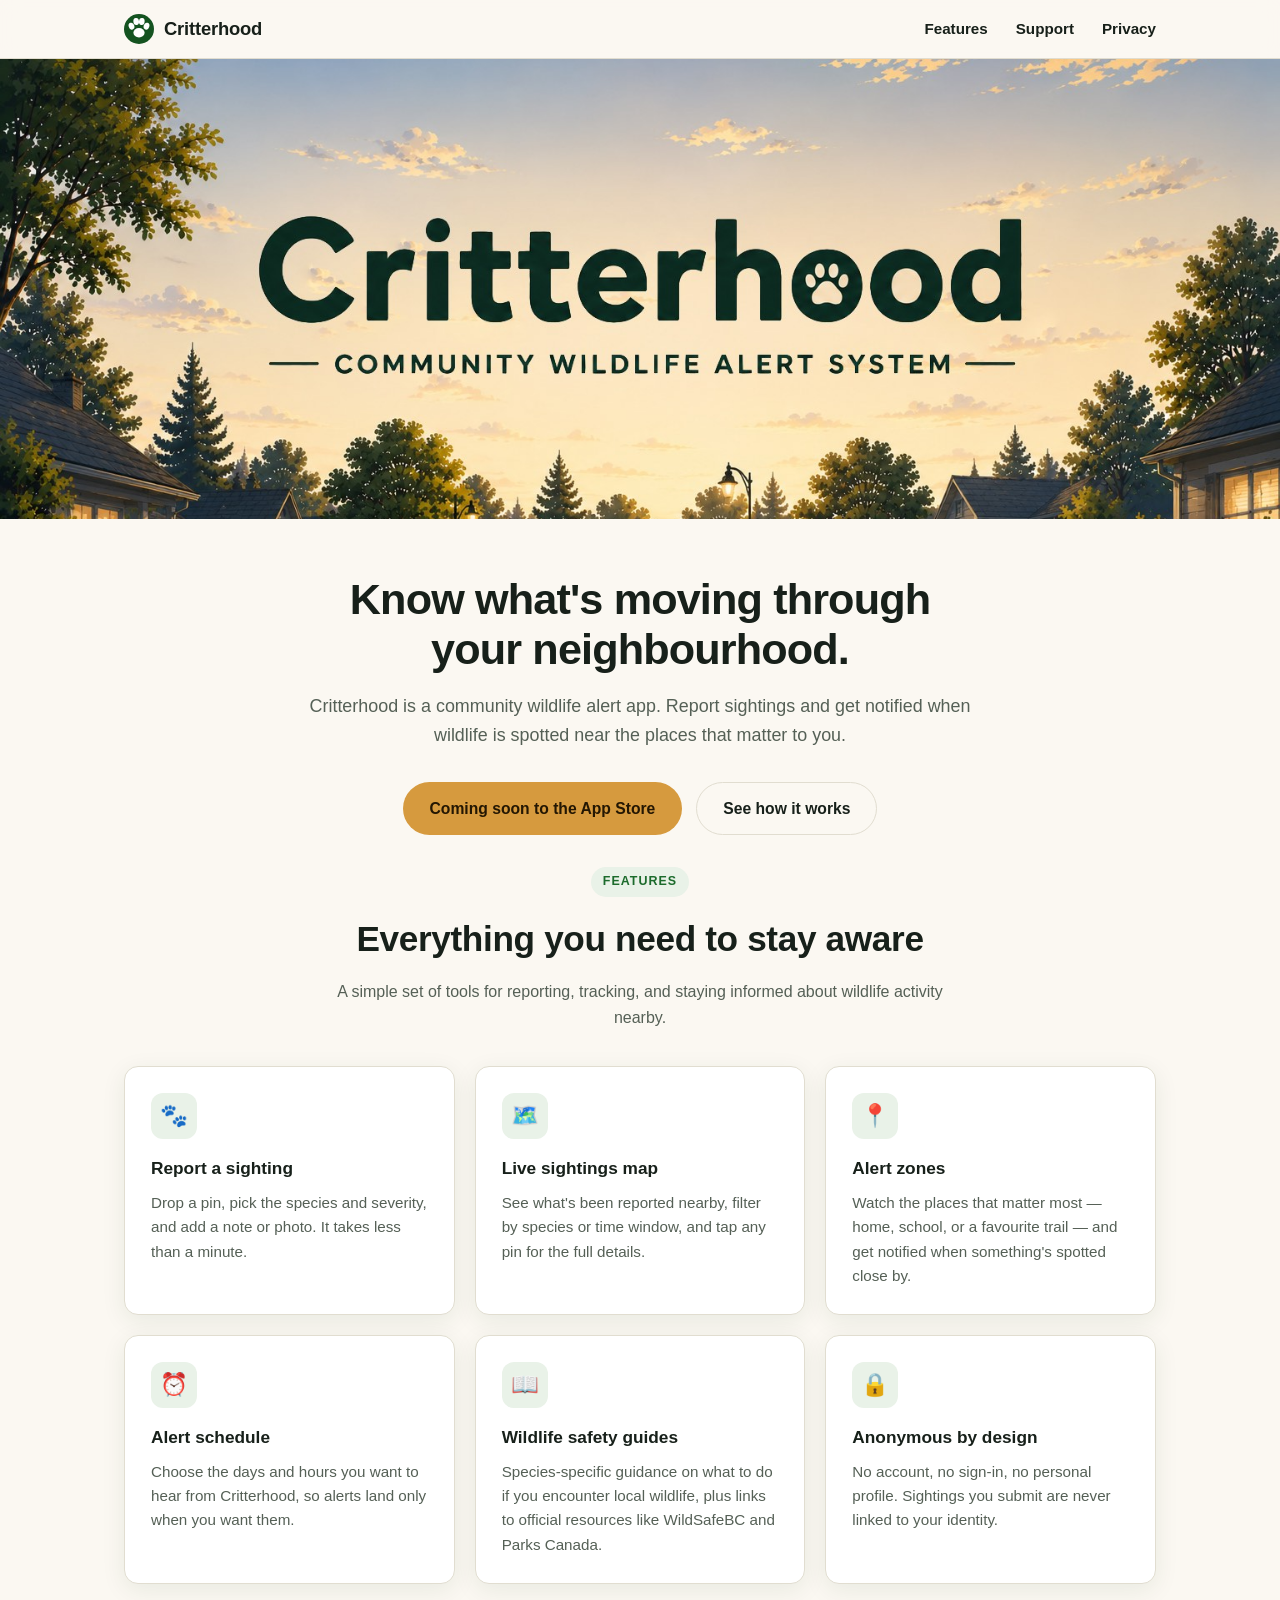
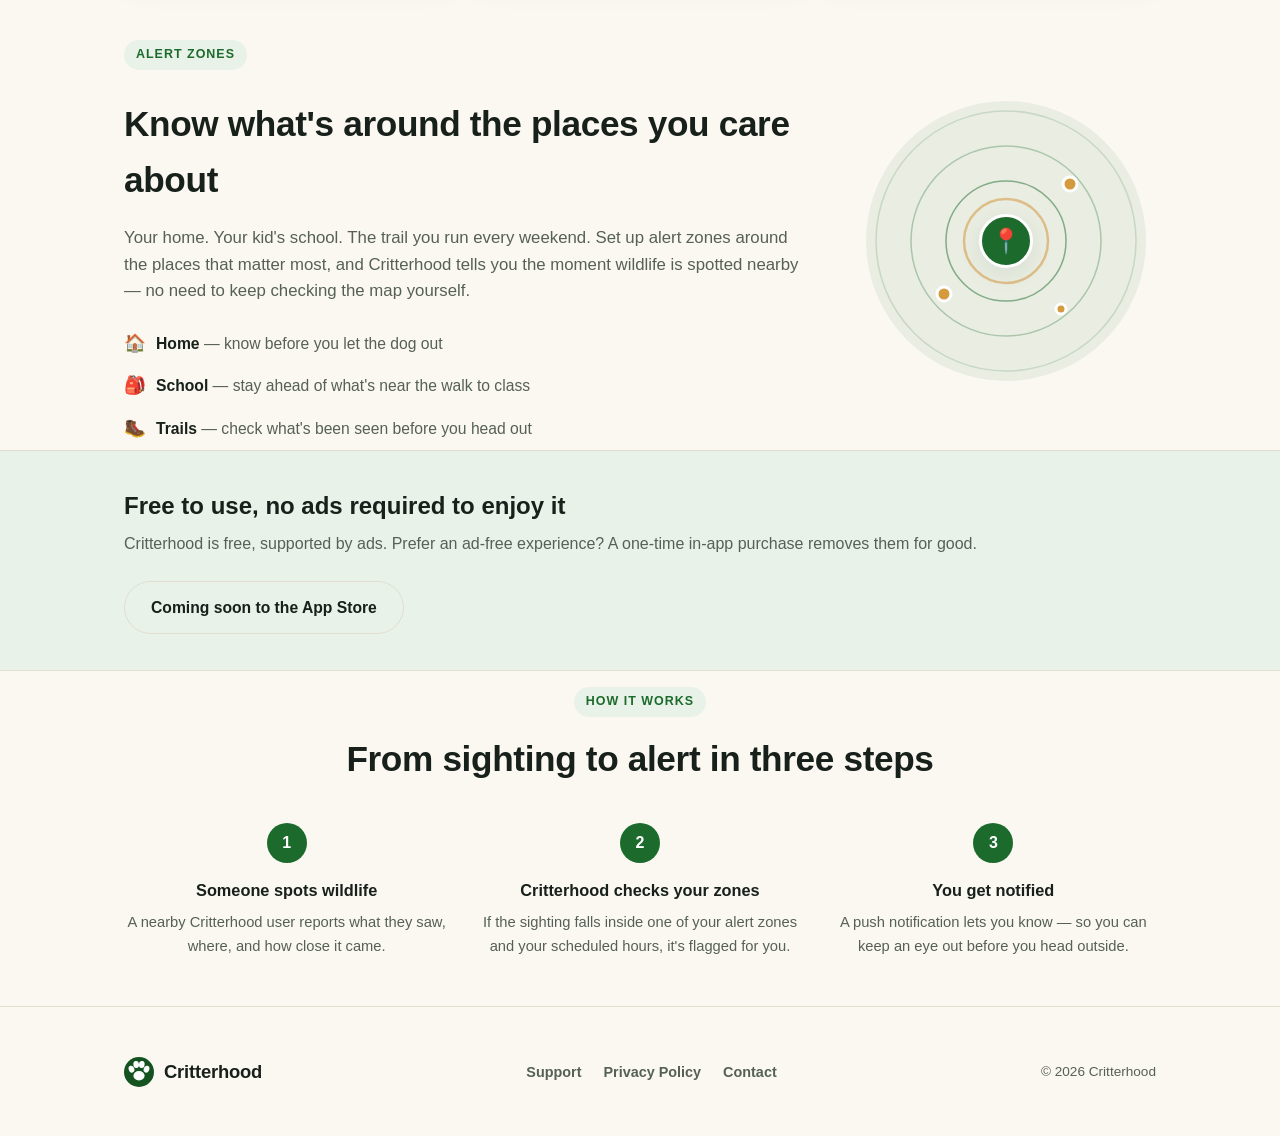
==== index.html @ c83e1609 "Add files via upload" ====
<!doctype html>
<html lang="en">
<head>
<meta charset="UTF-8">
<meta name="viewport" content="width=device-width, initial-scale=1">
<title>Critterhood — Community Wildlife Alert App</title>
<meta name="description" content="Critterhood is a community wildlife alert app. Report sightings, browse the map, and get notified when wildlife is spotted near the places that matter to you.">
<link rel="icon" type="image/svg+xml" href="assets/favicon.svg">
<link rel="stylesheet" href="assets/style.css">
</head>
<body>

<header class="site-header">
  <div class="wrap">
    <a class="brand" href="index.html">
      <img src="assets/favicon.svg" alt="">
      Critterhood
    </a>
    <nav>
      <ul class="nav-links">
        <li><a href="#features">Features</a></li>
        <li><a href="support.html">Support</a></li>
        <li><a href="privacy.html">Privacy</a></li>
      </ul>
    </nav>
  </div>
</header>

<div class="hero-banner">
  <img src="assets/hero.jpg" alt="Critterhood — Community Wildlife Alert System. Illustration of a bear, deer, and raccoon in a suburban neighbourhood at dusk.">
</div>
<section class="hero-inner">
  <h1>Know what's moving through your neighbourhood.</h1>
  <p>Critterhood is a community wildlife alert app. Report sightings and get notified when wildlife is spotted near the places that matter to you.</p>
  <div class="hero-actions">
    <span class="btn btn-primary" aria-disabled="true">Coming soon to the App Store</span>
    <a class="btn btn-outline" href="#features">See how it works</a>
  </div>
</section>

<section id="features">
  <div class="wrap">
    <div class="section-head">
      <span class="eyebrow">Features</span>
      <h2>Everything you need to stay aware</h2>
      <p>A simple set of tools for reporting, tracking, and staying informed about wildlife activity nearby.</p>
    </div>

    <div class="grid">
      <div class="card">
        <div class="icon">🐾</div>
        <h3>Report a sighting</h3>
        <p>Drop a pin, pick the species and severity, and add a note or photo. It takes less than a minute.</p>
      </div>
      <div class="card">
        <div class="icon">🗺️</div>
        <h3>Live sightings map</h3>
        <p>See what's been reported nearby, filter by species or time window, and tap any pin for the full details.</p>
      </div>
      <div class="card">
        <div class="icon">📍</div>
        <h3>Alert zones</h3>
        <p>Watch the places that matter most — home, school, or a favourite trail — and get notified when something's spotted close by.</p>
      </div>
      <div class="card">
        <div class="icon">⏰</div>
        <h3>Alert schedule</h3>
        <p>Choose the days and hours you want to hear from Critterhood, so alerts land only when you want them.</p>
      </div>
      <div class="card">
        <div class="icon">📖</div>
        <h3>Wildlife safety guides</h3>
        <p>Species-specific guidance on what to do if you encounter local wildlife, plus links to official resources like WildSafeBC and Parks Canada.</p>
      </div>
      <div class="card">
        <div class="icon">🔒</div>
        <h3>Anonymous by design</h3>
        <p>No account, no sign-in, no personal profile. Sightings you submit are never linked to your identity.</p>
      </div>
    </div>
  </div>
</section>

<section id="alert-zones">
  <div class="wrap spotlight-inner">
    <div class="spotlight-text">
      <span class="eyebrow">Alert zones</span>
      <h2>Know what's around the places you care about</h2>
      <p>Your home. Your kid's school. The trail you run every weekend. Set up alert zones around the places that matter most, and Critterhood tells you the moment wildlife is spotted nearby — no need to keep checking the map yourself.</p>
      <ul class="spotlight-list">
        <li><span class="glyph">🏠</span><span><strong>Home</strong> — know before you let the dog out</span></li>
        <li><span class="glyph">🎒</span><span><strong>School</strong> — stay ahead of what's near the walk to class</span></li>
        <li><span class="glyph">🥾</span><span><strong>Trails</strong> — check what's been seen before you head out</span></li>
      </ul>
    </div>
    <div class="spotlight-visual" aria-hidden="true">
      <svg class="zonemap" viewBox="0 0 300 300">
        <circle class="zm-glow" cx="150" cy="150" r="140"/>
        <circle class="zm-ring zm-ring-3" cx="150" cy="150" r="130"/>
        <circle class="zm-ring zm-ring-2" cx="150" cy="150" r="95"/>
        <circle class="zm-ring zm-ring-1" cx="150" cy="150" r="60"/>
        <circle class="zm-pulse" cx="150" cy="150" r="42"/>
        <circle class="zm-marker-pulse" cx="214" cy="93" r="6"/>
        <circle class="zm-marker" cx="214" cy="93" r="7"/>
        <circle class="zm-marker-pulse delay" cx="88" cy="203" r="6"/>
        <circle class="zm-marker" cx="88" cy="203" r="7"/>
        <circle class="zm-marker" cx="205" cy="218" r="5"/>
      </svg>
      <div class="zone-pin">📍</div>
    </div>
  </div>
</section>

<section class="band">
  <div class="wrap band-inner">
    <div>
      <h2>Free to use, no ads required to enjoy it</h2>
      <p>Critterhood is free, supported by ads. Prefer an ad-free experience? A one-time in-app purchase removes them for good.</p>
    </div>
    <span class="btn btn-outline" aria-disabled="true">Coming soon to the App Store</span>
  </div>
</section>

<section>
  <div class="wrap">
    <div class="section-head">
      <span class="eyebrow">How it works</span>
      <h2>From sighting to alert in three steps</h2>
    </div>
    <div class="steps">
      <div class="step">
        <div class="num"></div>
        <h3>Someone spots wildlife</h3>
        <p>A nearby Critterhood user reports what they saw, where, and how close it came.</p>
      </div>
      <div class="step">
        <div class="num"></div>
        <h3>Critterhood checks your zones</h3>
        <p>If the sighting falls inside one of your alert zones and your scheduled hours, it's flagged for you.</p>
      </div>
      <div class="step">
        <div class="num"></div>
        <h3>You get notified</h3>
        <p>A push notification lets you know — so you can keep an eye out before you head outside.</p>
      </div>
    </div>
  </div>
</section>

<footer class="site-footer">
  <div class="wrap footer-inner">
    <a class="brand" href="index.html">
      <img src="assets/favicon.svg" alt="">
      Critterhood
    </a>
    <ul class="footer-links">
      <li><a href="support.html">Support</a></li>
      <li><a href="privacy.html">Privacy Policy</a></li>
      <li><a href="mailto:shaunklassen.apps@gmail.com">Contact</a></li>
    </ul>
    <p class="footer-copy">&copy; 2026 Critterhood</p>
  </div>
</footer>

</body>
</html>
---- assets/style.css ----
:root {
  --green-dark: #103f19;
  --green: #1c6b2c;
  --green-light: #e9f2e8;
  --gold: #d69a3e;
  --cream: #fbf8f2;
  --surface: #ffffff;
  --ink: #17201a;
  --muted: #556056;
  --border: #e1ddd0;
  --radius: 14px;
  --shadow: 0 6px 24px rgba(16, 63, 25, 0.08);
  color-scheme: light dark;
}

@media (prefers-color-scheme: dark) {
  :root {
    --green-dark: #cfe6d2;
    --green: #6fbf7f;
    --green-light: #16241a;
    --gold: #e8b969;
    --cream: #0d130e;
    --surface: #141c16;
    --ink: #eef2ea;
    --muted: #a7b3a5;
    --border: #253023;
    --shadow: 0 6px 24px rgba(0, 0, 0, 0.35);
  }
}

* { box-sizing: border-box; }

html { scroll-behavior: smooth; }

body {
  margin: 0;
  font-family: -apple-system, BlinkMacSystemFont, "Segoe UI", Roboto, Helvetica, Arial, sans-serif;
  background: var(--cream);
  color: var(--ink);
  line-height: 1.6;
  -webkit-font-smoothing: antialiased;
}

a { color: var(--green); }
a:hover { color: var(--green-dark); }

.wrap {
  max-width: 1080px;
  margin: 0 auto;
  padding: 0 24px;
}

/* Header */
.site-header {
  position: sticky;
  top: 0;
  z-index: 20;
  background: color-mix(in srgb, var(--cream) 88%, transparent);
  backdrop-filter: blur(10px);
  border-bottom: 1px solid var(--border);
}

.site-header .wrap {
  display: flex;
  align-items: center;
  justify-content: space-between;
  padding-top: 14px;
  padding-bottom: 14px;
}

.brand {
  display: flex;
  align-items: center;
  gap: 10px;
  font-weight: 800;
  font-size: 1.15rem;
  color: var(--ink);
  text-decoration: none;
  letter-spacing: -0.01em;
}

.brand img { width: 30px; height: 30px; border-radius: 8px; }

.nav-links {
  display: flex;
  gap: 28px;
  list-style: none;
  margin: 0;
  padding: 0;
}

.nav-links a {
  color: var(--ink);
  text-decoration: none;
  font-weight: 600;
  font-size: 0.95rem;
}

.nav-links a:hover { color: var(--green); }

/* Hero */
.hero-banner {
  width: 100%;
  line-height: 0;
  background: var(--green-dark);
}

.hero-banner img {
  width: 100%;
  height: auto;
  max-height: 460px;
  object-fit: cover;
  object-position: center 35%;
  display: block;
}

.hero-inner {
  padding: 56px 24px 24px;
  text-align: center;
  max-width: 720px;
  margin: 0 auto;
}

.hero-inner h1 {
  font-size: clamp(1.9rem, 4.6vw, 2.7rem);
  line-height: 1.15;
  margin: 0 0 18px;
  font-weight: 800;
  letter-spacing: -0.02em;
  color: var(--ink);
}

.hero-inner p {
  font-size: 1.12rem;
  color: var(--muted);
  margin: 0 0 32px;
}

.hero-actions {
  display: flex;
  gap: 14px;
  justify-content: center;
  flex-wrap: wrap;
}

/* Buttons */
.btn {
  display: inline-flex;
  align-items: center;
  gap: 8px;
  padding: 13px 26px;
  border-radius: 999px;
  font-weight: 700;
  font-size: 0.98rem;
  text-decoration: none;
  border: 1.5px solid transparent;
  cursor: default;
}

.btn-primary {
  background: var(--gold);
  color: #241703;
}

.btn-ghost {
  background: rgba(255, 255, 255, 0.08);
  border-color: rgba(255, 255, 255, 0.5);
  color: #fff;
}

.btn-ghost:hover { background: rgba(255, 255, 255, 0.18); color: #fff; }

.btn-outline {
  background: transparent;
  border-color: var(--border);
  color: var(--ink);
  cursor: pointer;
}

.btn-outline:hover { border-color: var(--green); color: var(--green); }

.pill-note {
  font-size: 0.82rem;
  color: var(--muted);
  margin-top: 14px;
}

/* Sections */
section { padding: 48px 0; }

#features { padding-top: 8px; }

#alert-zones { padding-top: 8px; padding-bottom: 8px; }

.band { padding: 36px 0; }

.band + section { padding-top: 16px; }

.section-head {
  text-align: center;
  max-width: 620px;
  margin: 0 auto 36px;
}

.eyebrow {
  display: inline-block;
  font-size: 0.78rem;
  font-weight: 800;
  letter-spacing: 0.08em;
  text-transform: uppercase;
  color: var(--green);
  background: var(--green-light);
  padding: 5px 12px;
  border-radius: 999px;
  margin-bottom: 14px;
}

.section-head h2 {
  font-size: clamp(1.6rem, 3.2vw, 2.2rem);
  margin: 0 0 12px;
  letter-spacing: -0.01em;
}

.section-head p { color: var(--muted); margin: 0; }

/* Spotlight (Alert Zones) */
.spotlight-inner {
  display: flex;
  align-items: center;
  gap: 56px;
  flex-wrap: wrap;
}

.spotlight-text { flex: 1 1 380px; }

.spotlight-text h2 {
  font-size: clamp(1.6rem, 3.2vw, 2.2rem);
  margin: 12px 0 16px;
  letter-spacing: -0.01em;
}

.spotlight-text > p {
  color: var(--muted);
  font-size: 1.05rem;
  margin: 0 0 24px;
}

.spotlight-list {
  list-style: none;
  margin: 0;
  padding: 0;
  display: flex;
  flex-direction: column;
  gap: 14px;
}

.spotlight-list li {
  display: flex;
  align-items: baseline;
  gap: 10px;
  font-size: 0.98rem;
  color: var(--muted);
}

.spotlight-list .glyph { font-size: 1.1rem; }
.spotlight-list strong { color: var(--ink); }

.spotlight-visual {
  flex: 1 1 260px;
  max-width: 300px;
  margin: 0 auto;
  position: relative;
}

.zonemap {
  width: 100%;
  height: auto;
  display: block;
  overflow: visible;
}

.zm-glow { fill: var(--green); opacity: 0.08; }

.zm-ring { fill: none; stroke: var(--green); stroke-width: 1.5; }
.zm-ring-1 { opacity: 0.5; }
.zm-ring-2 { opacity: 0.3; }
.zm-ring-3 { opacity: 0.16; }

.zm-pulse {
  fill: none;
  stroke: var(--gold);
  stroke-width: 2.5;
  opacity: 0.55;
  animation: zmPulse 2.8s ease-out infinite;
}

@keyframes zmPulse {
  0% { r: 42px; opacity: 0.6; }
  100% { r: 132px; opacity: 0; }
}

.zm-marker-pulse {
  fill: none;
  stroke: var(--gold);
  stroke-width: 2px;
  opacity: 0.5;
  animation: zmMarkerPulse 2.4s ease-out infinite;
}

.zm-marker-pulse.delay { animation-delay: 1.1s; }

@keyframes zmMarkerPulse {
  0% { r: 6px; opacity: 0.6; }
  100% { r: 17px; opacity: 0; }
}

.zm-marker {
  fill: var(--gold);
  stroke: var(--surface);
  stroke-width: 3px;
}

@media (prefers-reduced-motion: reduce) {
  .zm-pulse, .zm-marker-pulse { animation: none; }
}

.zone-pin {
  position: absolute;
  top: 50%;
  left: 50%;
  transform: translate(-50%, -50%);
  width: 54px;
  height: 54px;
  border-radius: 50%;
  background: var(--green);
  color: #fff;
  display: flex;
  align-items: center;
  justify-content: center;
  font-size: 1.5rem;
  box-shadow: var(--shadow);
  border: 3px solid var(--surface);
}

@media (max-width: 700px) {
  .spotlight-inner { justify-content: center; text-align: center; }
  .spotlight-list li { justify-content: center; }
}

/* Feature grid */
.grid {
  display: grid;
  grid-template-columns: repeat(auto-fit, minmax(260px, 1fr));
  gap: 20px;
}

.card {
  background: var(--surface);
  border: 1px solid var(--border);
  border-radius: var(--radius);
  padding: 26px;
  box-shadow: var(--shadow);
}

.card .icon {
  width: 46px;
  height: 46px;
  border-radius: 12px;
  background: var(--green-light);
  display: flex;
  align-items: center;
  justify-content: center;
  font-size: 1.4rem;
  margin-bottom: 16px;
}

.card h3 {
  margin: 0 0 8px;
  font-size: 1.08rem;
}

.card p {
  margin: 0;
  color: var(--muted);
  font-size: 0.95rem;
}

/* Steps */
.steps {
  display: grid;
  grid-template-columns: repeat(auto-fit, minmax(220px, 1fr));
  gap: 28px;
  counter-reset: step;
}

.step {
  text-align: center;
}

.step .num {
  counter-increment: step;
  width: 40px;
  height: 40px;
  border-radius: 50%;
  background: var(--green);
  color: #fff;
  display: flex;
  align-items: center;
  justify-content: center;
  font-weight: 800;
  margin: 0 auto 14px;
}

.step .num::before { content: counter(step); }

.step h3 { margin: 0 0 8px; font-size: 1.02rem; }
.step p { margin: 0; color: var(--muted); font-size: 0.92rem; }

/* Band (alt background section) */
.band {
  background: var(--green-light);
  border-top: 1px solid var(--border);
  border-bottom: 1px solid var(--border);
}

.band-inner {
  display: flex;
  align-items: center;
  justify-content: space-between;
  flex-wrap: wrap;
  gap: 24px;
}

.band h2 { margin: 0 0 6px; font-size: 1.5rem; }
.band p { margin: 0; color: var(--muted); }

/* Footer */
.site-footer {
  border-top: 1px solid var(--border);
  padding: 40px 0;
}

.footer-inner {
  display: flex;
  align-items: center;
  justify-content: space-between;
  flex-wrap: wrap;
  gap: 16px;
}

.footer-links {
  display: flex;
  gap: 22px;
  list-style: none;
  margin: 0;
  padding: 0;
}

.footer-links a { color: var(--muted); text-decoration: none; font-size: 0.9rem; font-weight: 600; }
.footer-links a:hover { color: var(--green); }

.footer-copy { color: var(--muted); font-size: 0.85rem; }

/* Content pages (privacy / support) */
.page-header {
  padding: 56px 0 8px;
}

.page-header h1 {
  font-size: clamp(1.8rem, 4vw, 2.4rem);
  margin: 0 0 8px;
  letter-spacing: -0.01em;
}

.page-header .updated {
  color: var(--muted);
  font-size: 0.9rem;
}

.doc {
  padding: 24px 0 72px;
  max-width: 760px;
  margin: 0 auto;
}

.doc h2 {
  font-size: 1.25rem;
  margin: 40px 0 12px;
  letter-spacing: -0.01em;
}

.doc h2:first-child { margin-top: 0; }

.doc p { margin: 0 0 14px; color: var(--ink); }

.doc ul, .doc ol {
  margin: 0 0 14px;
  padding-left: 22px;
}

.doc li { margin-bottom: 8px; }

.notice {
  display: flex;
  gap: 12px;
  background: color-mix(in srgb, var(--gold) 16%, var(--surface));
  border: 1px solid color-mix(in srgb, var(--gold) 40%, var(--border));
  border-radius: 10px;
  padding: 16px;
  margin: 0 0 18px;
}

.notice span.emoji { font-size: 1.15rem; line-height: 1.4; }
.notice p { margin: 0; }

.contact-card {
  background: var(--surface);
  border: 1px solid var(--border);
  border-radius: var(--radius);
  box-shadow: var(--shadow);
  padding: 28px;
  text-align: center;
  margin: 0 0 18px;
}

.contact-card .btn-primary {
  background: var(--green);
  color: #fff;
  cursor: pointer;
}

/* FAQ */
.faq-item {
  border: 1px solid var(--border);
  border-radius: 12px;
  background: var(--surface);
  padding: 4px 20px;
  margin-bottom: 12px;
}

.faq-item summary {
  cursor: pointer;
  font-weight: 700;
  padding: 16px 0;
  list-style: none;
  display: flex;
  align-items: center;
  justify-content: space-between;
  gap: 12px;
}

.faq-item summary::-webkit-details-marker { display: none; }

.faq-item summary::after {
  content: "+";
  font-size: 1.3rem;
  color: var(--muted);
  flex-shrink: 0;
}

.faq-item[open] summary::after { content: "\2212"; }

.faq-item p { color: var(--muted); margin: 0 0 16px; }

@media (max-width: 640px) {
  .nav-links { gap: 16px; }
  .nav-links a { font-size: 0.85rem; }
  section { padding: 36px 0; }
}

@media (max-width: 460px) {
  .site-header .wrap {
    flex-wrap: wrap;
    justify-content: center;
    row-gap: 10px;
    padding-top: 12px;
    padding-bottom: 12px;
  }
  .brand { font-size: 1.05rem; }
  .nav-links { gap: 18px; }
}
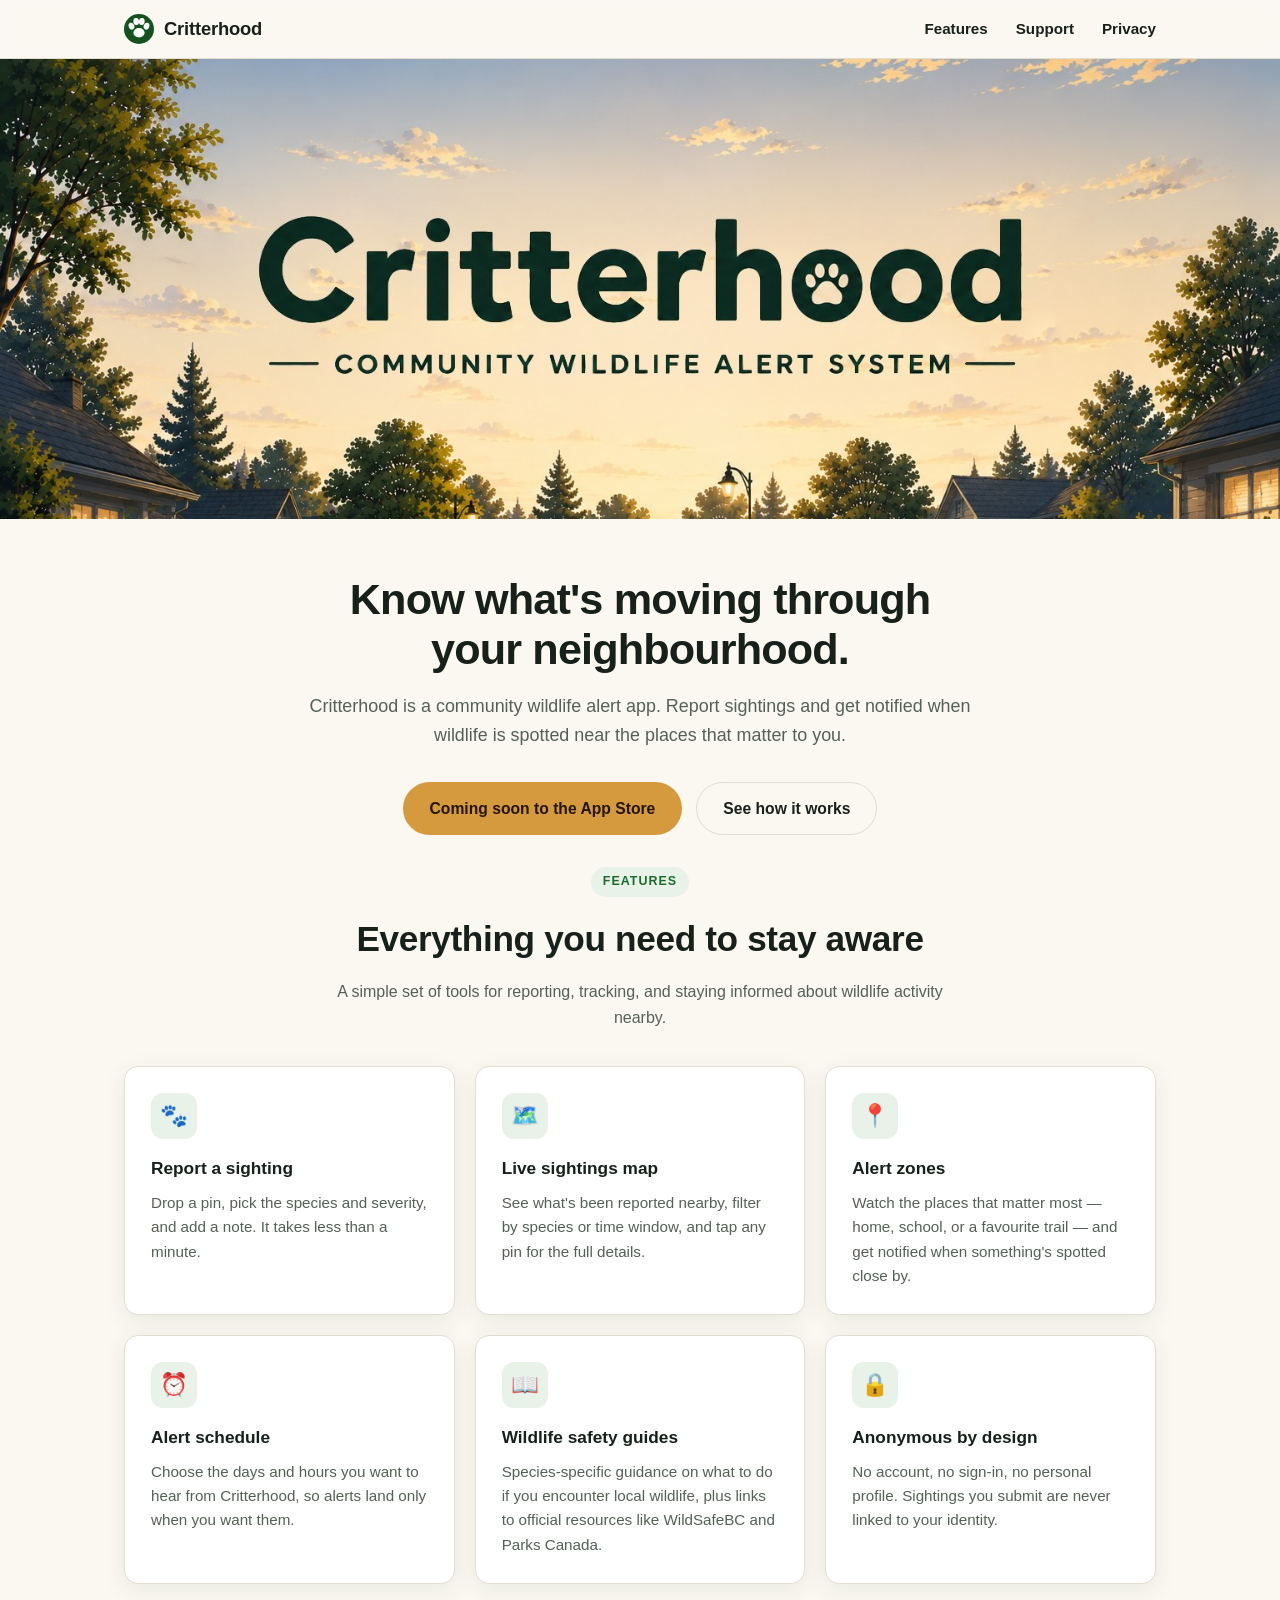
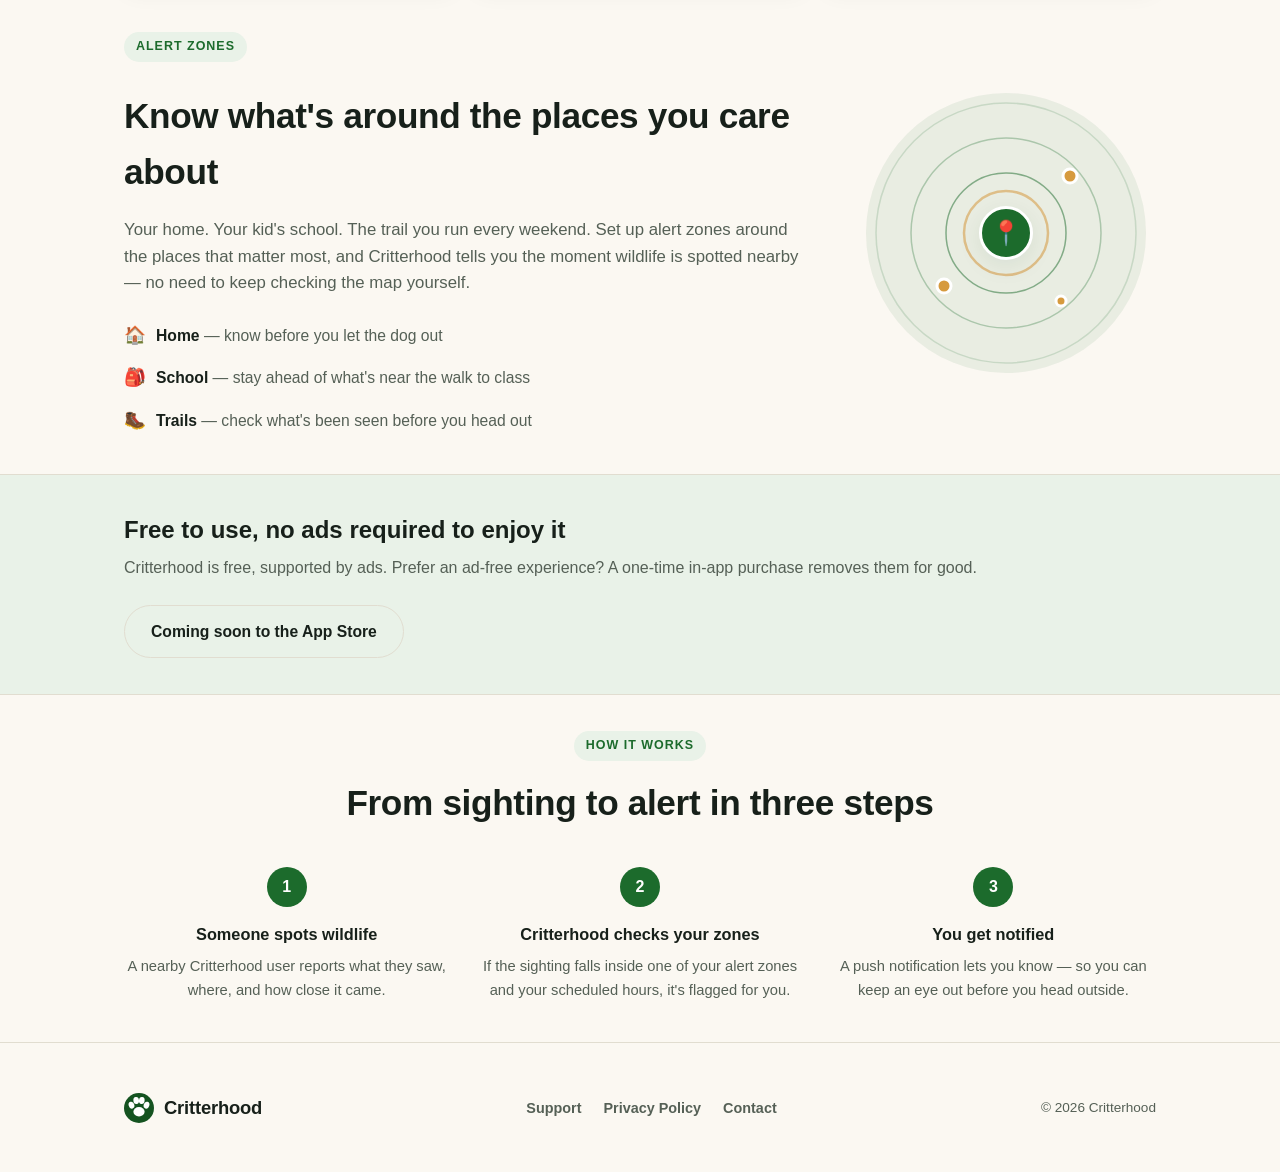
==== commit 03168852: "Add files via upload" ====
--- a/index.html
+++ b/index.html
@@ -50,7 +50,7 @@
       <div class="card">
         <div class="icon">🐾</div>
         <h3>Report a sighting</h3>
-        <p>Drop a pin, pick the species and severity, and add a note or photo. It takes less than a minute.</p>
+        <p>Drop a pin, pick the species and severity, and add a note. It takes less than a minute.</p>
       </div>
       <div class="card">
         <div class="icon">🗺️</div>
@@ -121,7 +121,7 @@
   </div>
 </section>
 
-<section>
+<section id="how-it-works">
   <div class="wrap">
     <div class="section-head">
       <span class="eyebrow">How it works</span>
--- a/assets/style.css
+++ b/assets/style.css
@@ -188,13 +188,13 @@
 /* Sections */
 section { padding: 48px 0; }
 
-#features { padding-top: 8px; }
-
-#alert-zones { padding-top: 8px; padding-bottom: 8px; }
+#features { padding-top: 8px; padding-bottom: 40px; }
+
+#alert-zones { padding-top: 8px; padding-bottom: 40px; }
 
 .band { padding: 36px 0; }
 
-.band + section { padding-top: 16px; }
+#how-it-works { padding-top: 36px; padding-bottom: 40px; }
 
 .section-head {
   text-align: center;
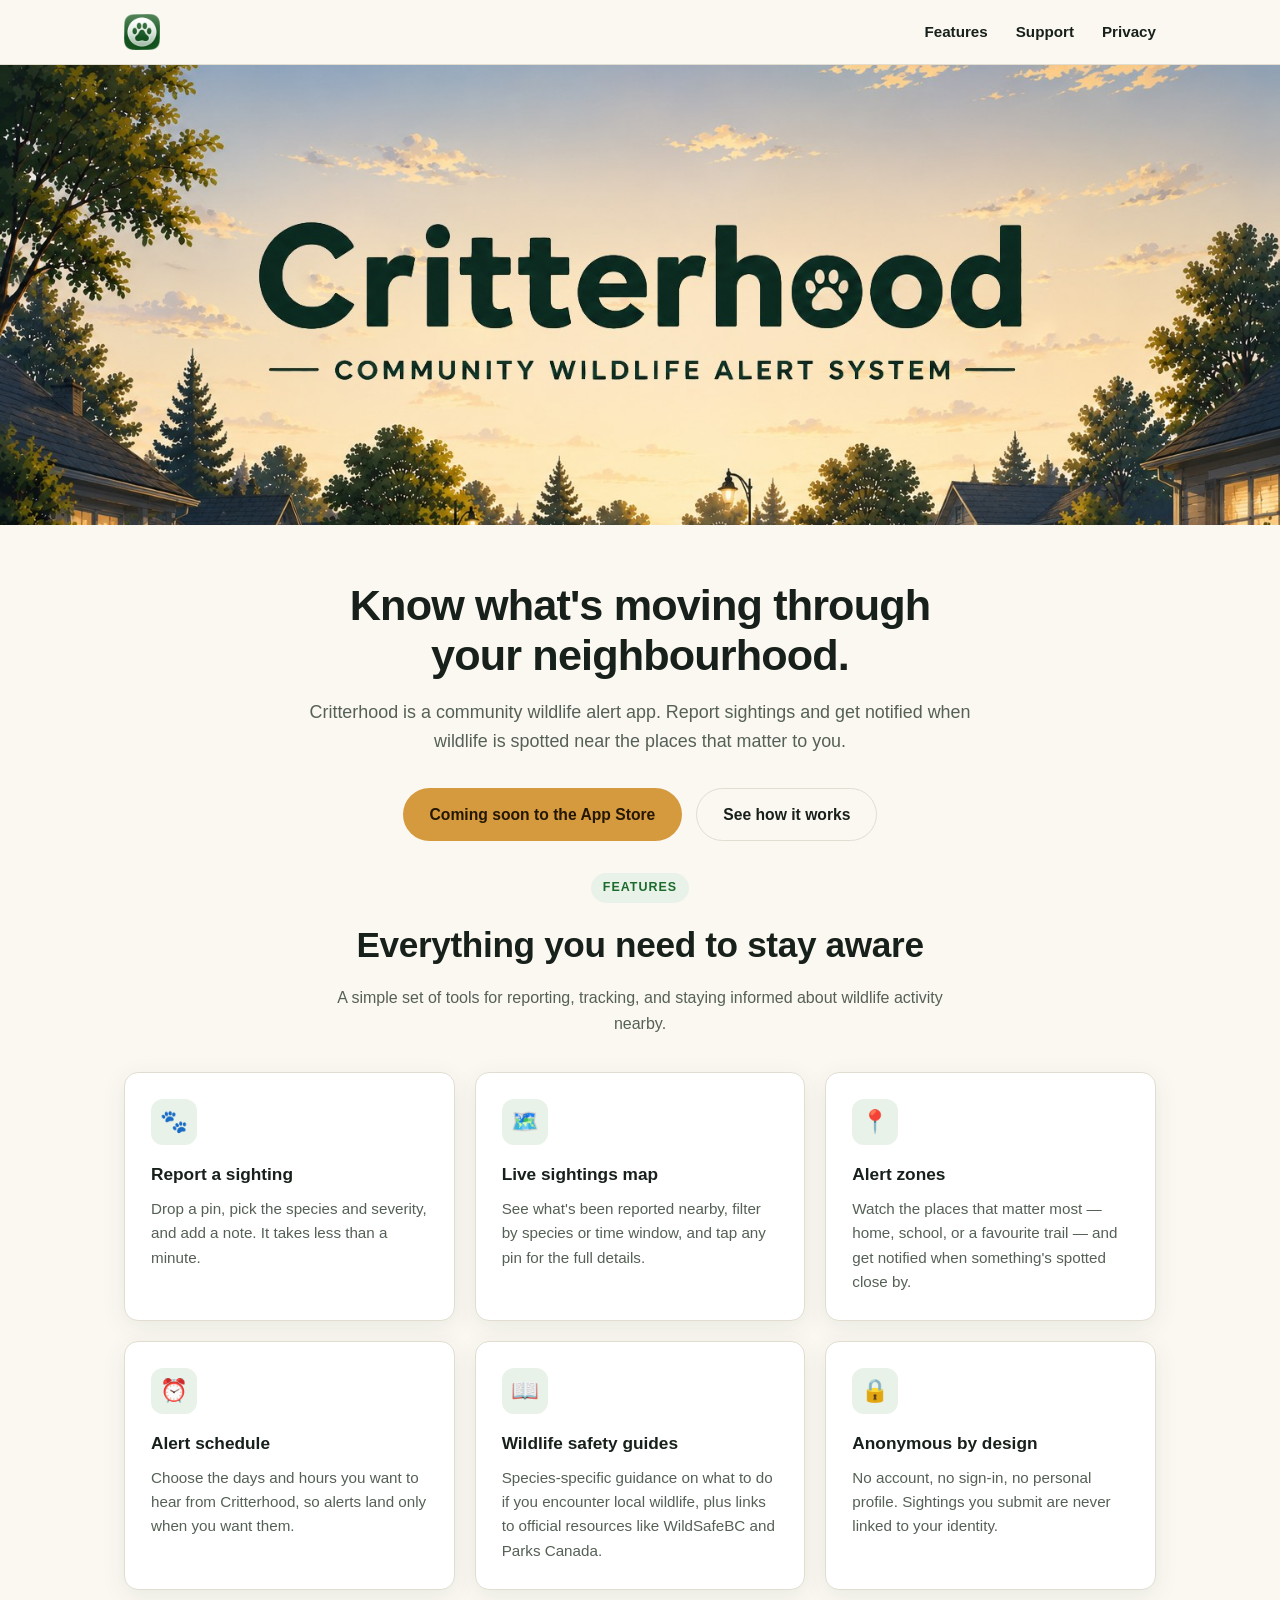
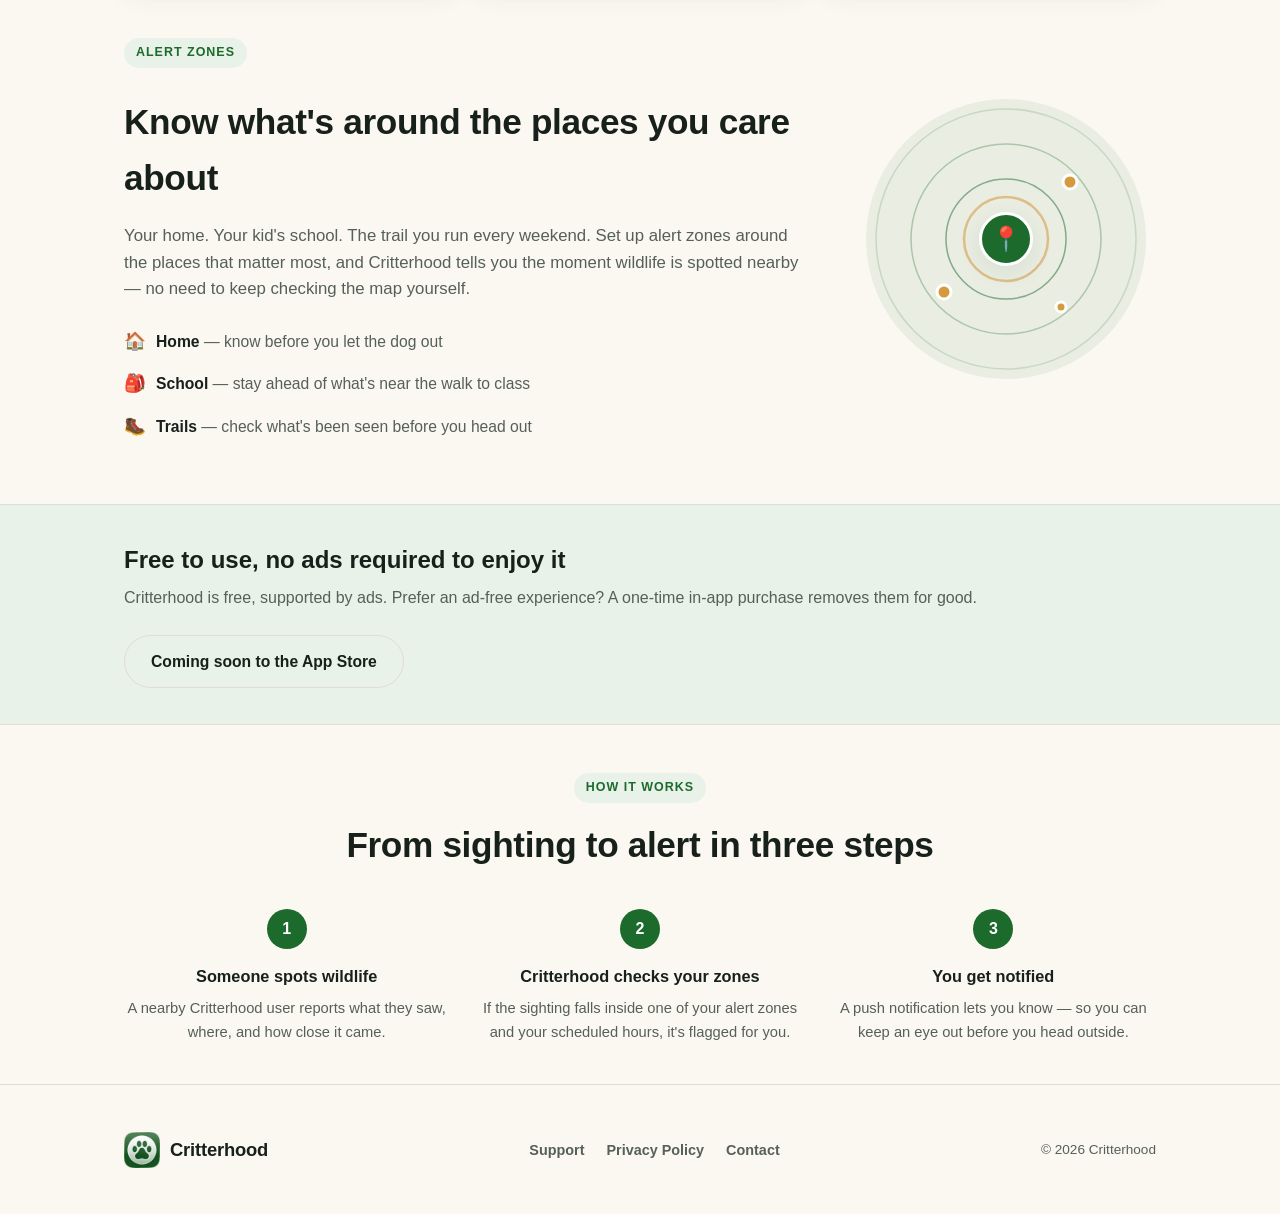
==== commit 3222af8e: "Add files via upload" ====
--- a/index.html
+++ b/index.html
@@ -5,16 +5,15 @@
 <meta name="viewport" content="width=device-width, initial-scale=1">
 <title>Critterhood — Community Wildlife Alert App</title>
 <meta name="description" content="Critterhood is a community wildlife alert app. Report sightings, browse the map, and get notified when wildlife is spotted near the places that matter to you.">
-<link rel="icon" type="image/svg+xml" href="assets/favicon.svg">
+<link rel="icon" type="image/png" href="assets/icon-180.png">
 <link rel="stylesheet" href="assets/style.css">
 </head>
 <body>
 
 <header class="site-header">
   <div class="wrap">
-    <a class="brand" href="index.html">
-      <img src="assets/favicon.svg" alt="">
-      Critterhood
+    <a class="brand" href="index.html" aria-label="Critterhood home">
+      <img src="assets/icon-180.png" alt="">
     </a>
     <nav>
       <ul class="nav-links">
@@ -150,7 +149,7 @@
 <footer class="site-footer">
   <div class="wrap footer-inner">
     <a class="brand" href="index.html">
-      <img src="assets/favicon.svg" alt="">
+      <img src="assets/icon-180.png" alt="">
       Critterhood
     </a>
     <ul class="footer-links">
--- a/assets/style.css
+++ b/assets/style.css
@@ -30,7 +30,11 @@
 
 * { box-sizing: border-box; }
 
-html { scroll-behavior: smooth; }
+html {
+  scroll-behavior: smooth;
+  -webkit-text-size-adjust: 100%;
+  text-size-adjust: 100%;
+}
 
 body {
   margin: 0;
@@ -64,6 +68,9 @@
   display: flex;
   align-items: center;
   justify-content: space-between;
+  flex-wrap: wrap;
+  column-gap: 24px;
+  row-gap: 10px;
   padding-top: 14px;
   padding-bottom: 14px;
 }
@@ -79,7 +86,7 @@
   letter-spacing: -0.01em;
 }
 
-.brand img { width: 30px; height: 30px; border-radius: 8px; }
+.brand img { width: 36px; height: 36px; display: block; }
 
 .nav-links {
   display: flex;
@@ -190,11 +197,11 @@
 
 #features { padding-top: 8px; padding-bottom: 40px; }
 
-#alert-zones { padding-top: 8px; padding-bottom: 40px; }
+#alert-zones { padding-top: 8px; padding-bottom: 64px; }
 
 .band { padding: 36px 0; }
 
-#how-it-works { padding-top: 36px; padding-bottom: 40px; }
+#how-it-works { padding-top: 48px; padding-bottom: 40px; }
 
 .section-head {
   text-align: center;
@@ -570,12 +577,9 @@
 
 @media (max-width: 460px) {
   .site-header .wrap {
-    flex-wrap: wrap;
     justify-content: center;
-    row-gap: 10px;
     padding-top: 12px;
     padding-bottom: 12px;
   }
-  .brand { font-size: 1.05rem; }
   .nav-links { gap: 18px; }
 }
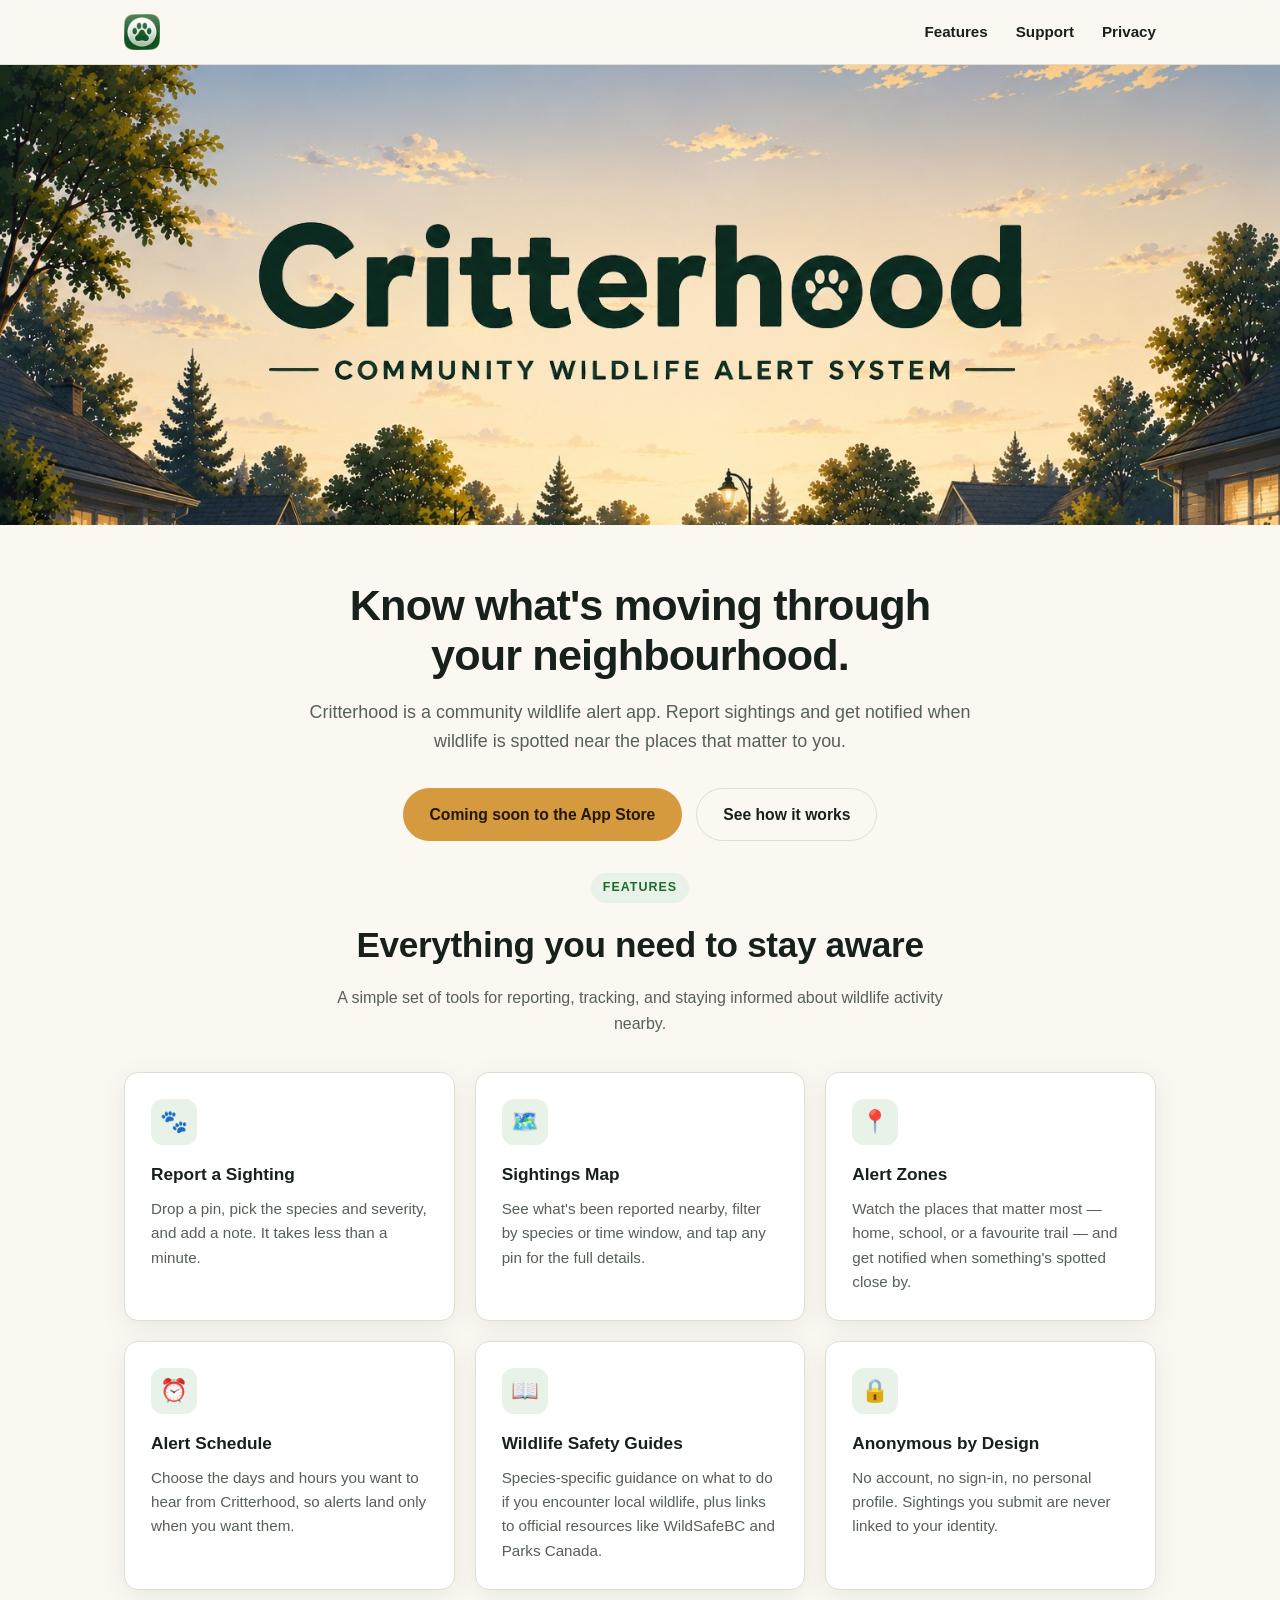
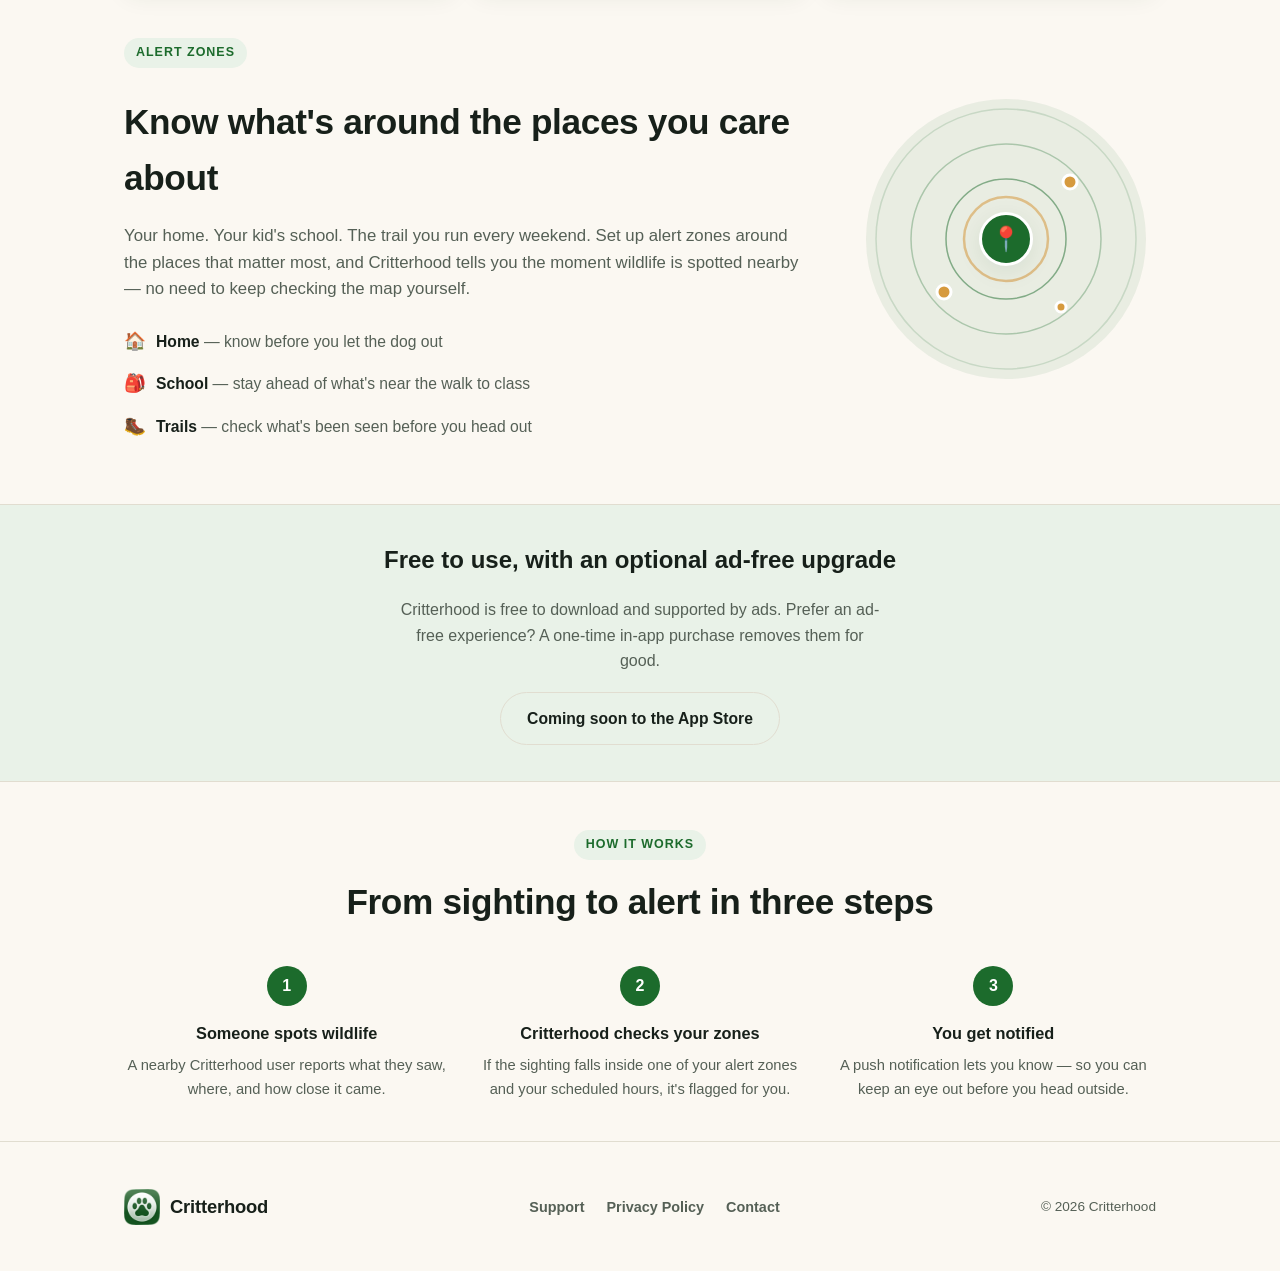
==== commit bb3fa3a4: "Add files via upload" ====
--- a/index.html
+++ b/index.html
@@ -48,32 +48,32 @@
     <div class="grid">
       <div class="card">
         <div class="icon">🐾</div>
-        <h3>Report a sighting</h3>
+        <h3>Report a Sighting</h3>
         <p>Drop a pin, pick the species and severity, and add a note. It takes less than a minute.</p>
       </div>
       <div class="card">
         <div class="icon">🗺️</div>
-        <h3>Live sightings map</h3>
+        <h3>Sightings Map</h3>
         <p>See what's been reported nearby, filter by species or time window, and tap any pin for the full details.</p>
       </div>
       <div class="card">
         <div class="icon">📍</div>
-        <h3>Alert zones</h3>
+        <h3>Alert Zones</h3>
         <p>Watch the places that matter most — home, school, or a favourite trail — and get notified when something's spotted close by.</p>
       </div>
       <div class="card">
         <div class="icon">⏰</div>
-        <h3>Alert schedule</h3>
+        <h3>Alert Schedule</h3>
         <p>Choose the days and hours you want to hear from Critterhood, so alerts land only when you want them.</p>
       </div>
       <div class="card">
         <div class="icon">📖</div>
-        <h3>Wildlife safety guides</h3>
+        <h3>Wildlife Safety Guides</h3>
         <p>Species-specific guidance on what to do if you encounter local wildlife, plus links to official resources like WildSafeBC and Parks Canada.</p>
       </div>
       <div class="card">
         <div class="icon">🔒</div>
-        <h3>Anonymous by design</h3>
+        <h3>Anonymous by Design</h3>
         <p>No account, no sign-in, no personal profile. Sightings you submit are never linked to your identity.</p>
       </div>
     </div>
@@ -112,10 +112,8 @@
 
 <section class="band">
   <div class="wrap band-inner">
-    <div>
-      <h2>Free to use, no ads required to enjoy it</h2>
-      <p>Critterhood is free, supported by ads. Prefer an ad-free experience? A one-time in-app purchase removes them for good.</p>
-    </div>
+    <h2>Free to use, with an optional ad-free upgrade</h2>
+    <p>Critterhood is free to download and supported by ads. Prefer an ad-free experience? A one-time in-app purchase removes them for good.</p>
     <span class="btn btn-outline" aria-disabled="true">Coming soon to the App Store</span>
   </div>
 </section>
--- a/assets/style.css
+++ b/assets/style.css
@@ -432,14 +432,14 @@
 
 .band-inner {
   display: flex;
-  align-items: center;
-  justify-content: space-between;
-  flex-wrap: wrap;
-  gap: 24px;
-}
-
-.band h2 { margin: 0 0 6px; font-size: 1.5rem; }
-.band p { margin: 0; color: var(--muted); }
+  flex-direction: column;
+  align-items: center;
+  text-align: center;
+  gap: 18px;
+}
+
+.band h2 { margin: 0; font-size: 1.5rem; max-width: 560px; }
+.band p { margin: 0; color: var(--muted); max-width: 480px; }
 
 /* Footer */
 .site-footer {
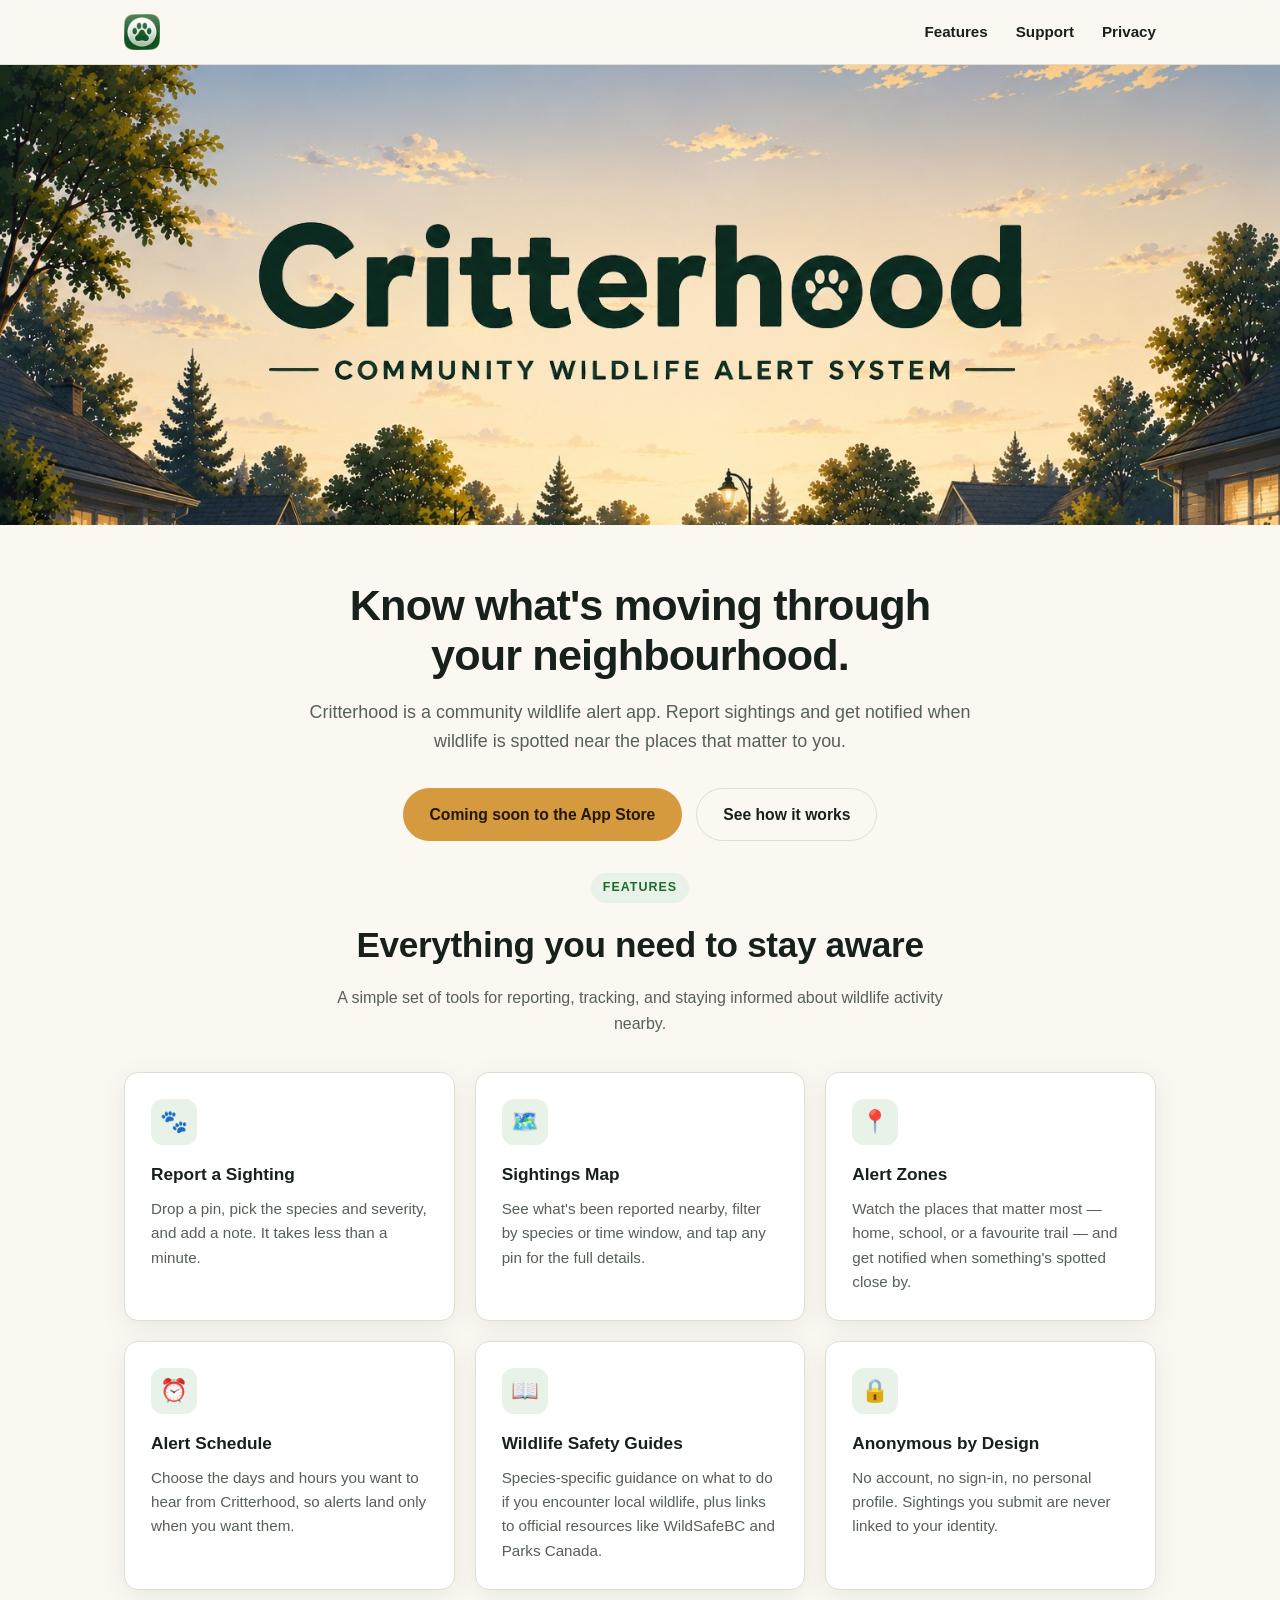
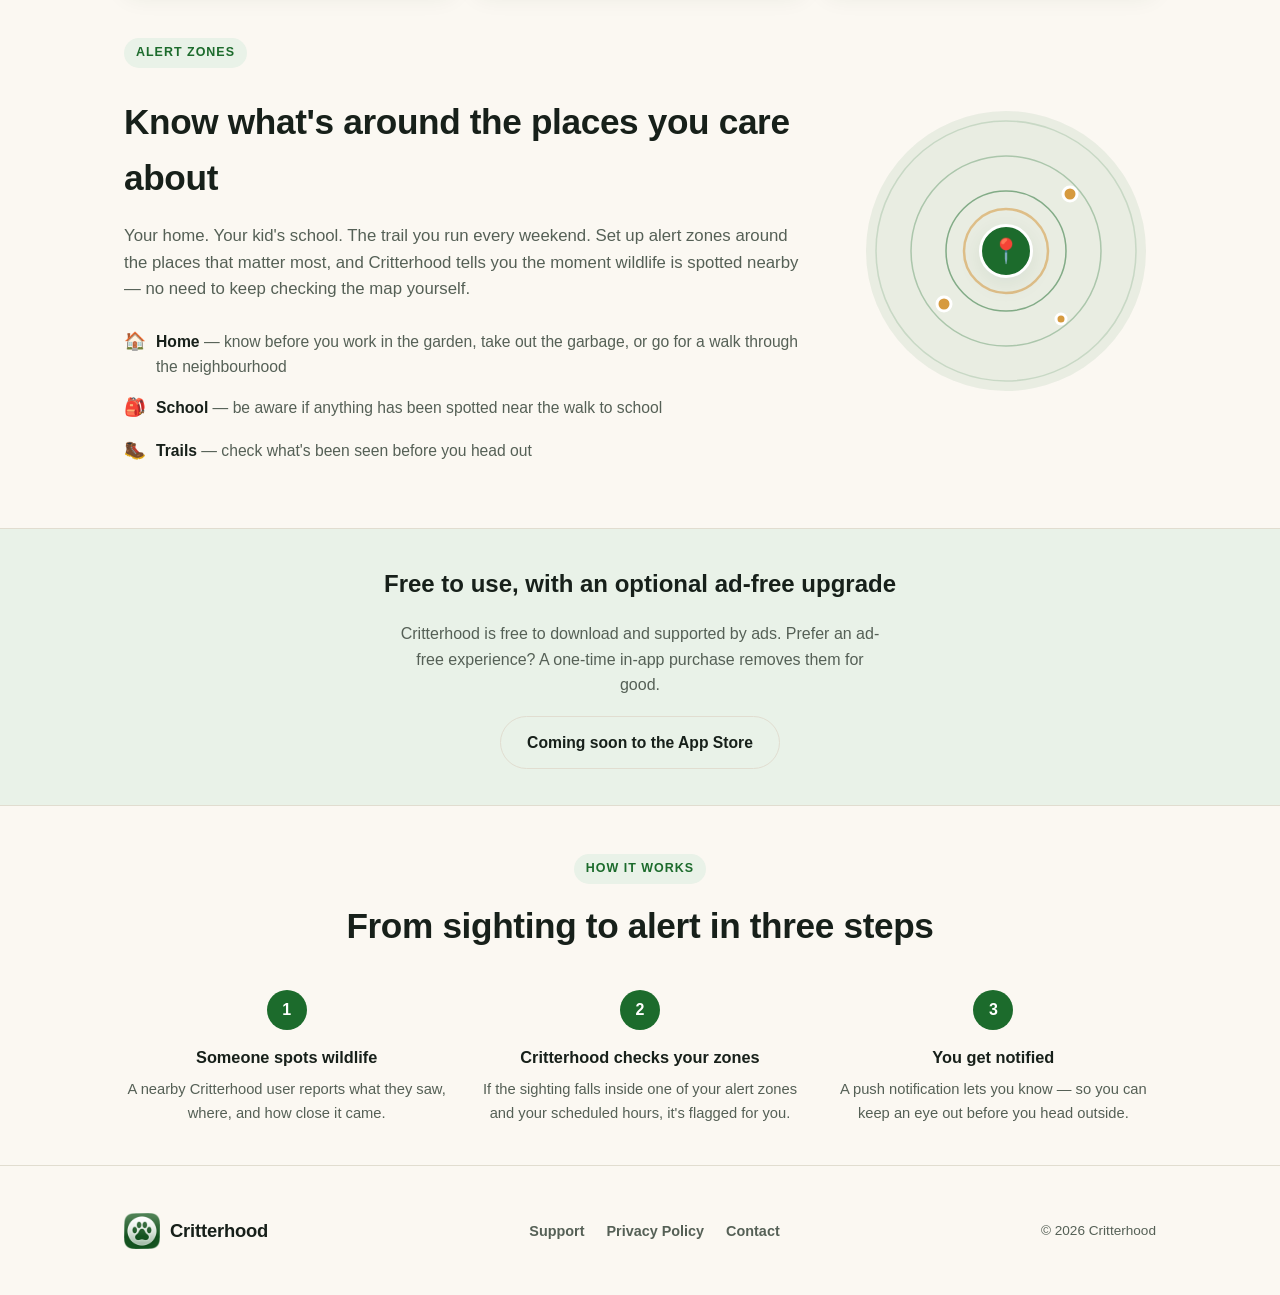
==== commit 08b9086e: "Add files via upload" ====
--- a/index.html
+++ b/index.html
@@ -87,8 +87,8 @@
       <h2>Know what's around the places you care about</h2>
       <p>Your home. Your kid's school. The trail you run every weekend. Set up alert zones around the places that matter most, and Critterhood tells you the moment wildlife is spotted nearby — no need to keep checking the map yourself.</p>
       <ul class="spotlight-list">
-        <li><span class="glyph">🏠</span><span><strong>Home</strong> — know before you let the dog out</span></li>
-        <li><span class="glyph">🎒</span><span><strong>School</strong> — stay ahead of what's near the walk to class</span></li>
+        <li><span class="glyph">🏠</span><span><strong>Home</strong> — know before you work in the garden, take out the garbage, or go for a walk through the neighbourhood</span></li>
+        <li><span class="glyph">🎒</span><span><strong>School</strong> — be aware if anything has been spotted near the walk to school</span></li>
         <li><span class="glyph">🥾</span><span><strong>Trails</strong> — check what's been seen before you head out</span></li>
       </ul>
     </div>
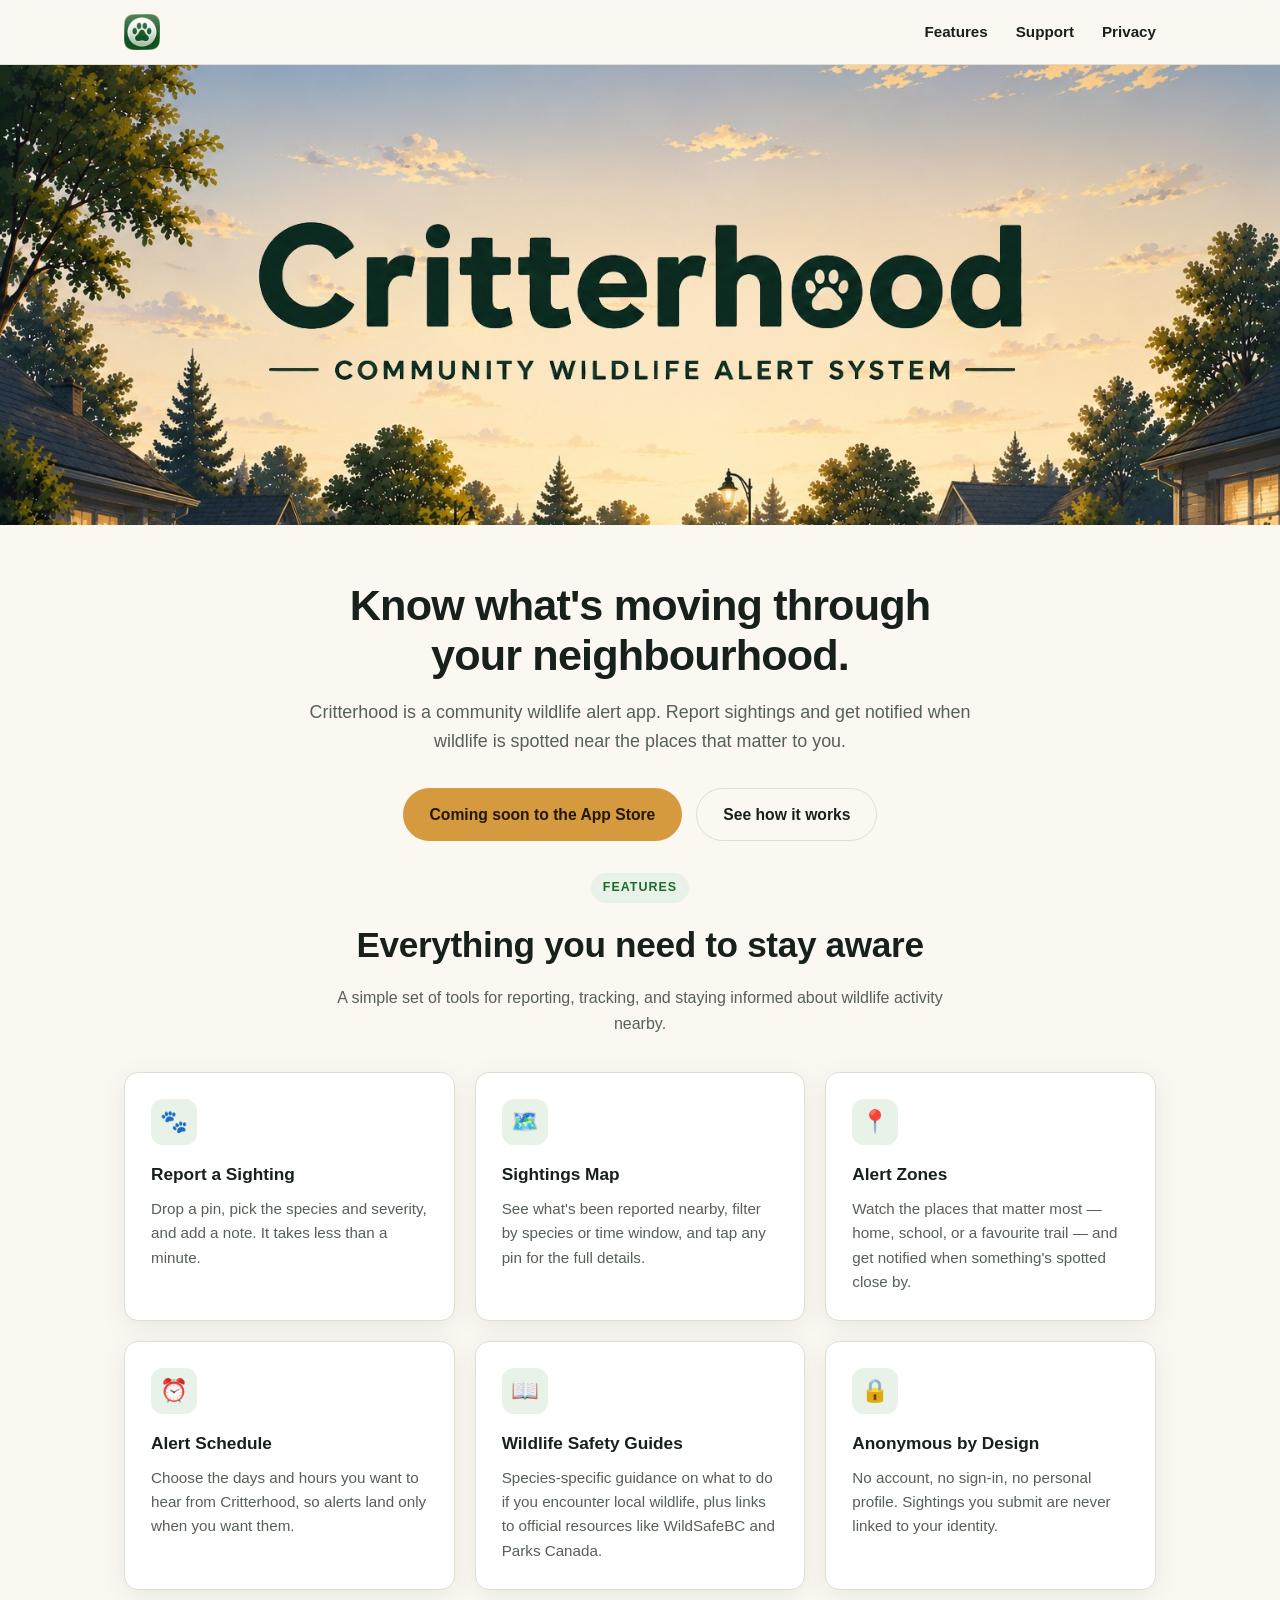
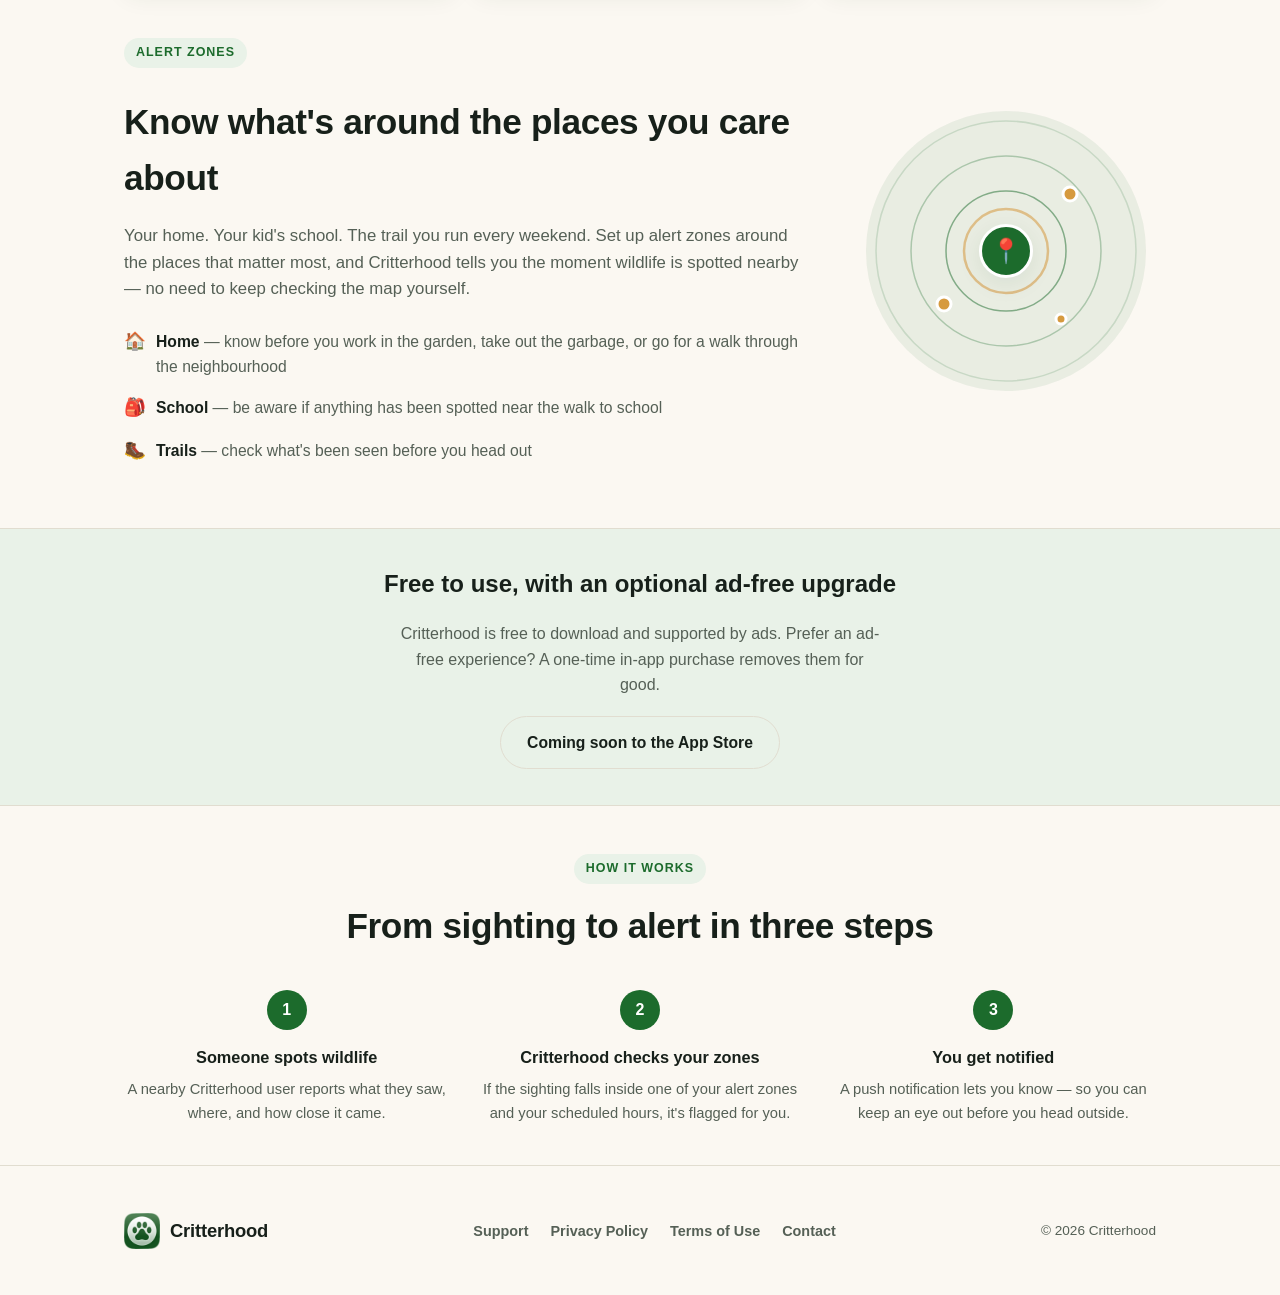
==== commit 8168df2c: "Add link to Terms of Use in footer" ====
--- a/index.html
+++ b/index.html
@@ -153,6 +153,7 @@
     <ul class="footer-links">
       <li><a href="support.html">Support</a></li>
       <li><a href="privacy.html">Privacy Policy</a></li>
+      <li><a href="terms-of-use.html">Terms of Use</a></li>
       <li><a href="mailto:shaunklassen.apps@gmail.com">Contact</a></li>
     </ul>
     <p class="footer-copy">&copy; 2026 Critterhood</p>
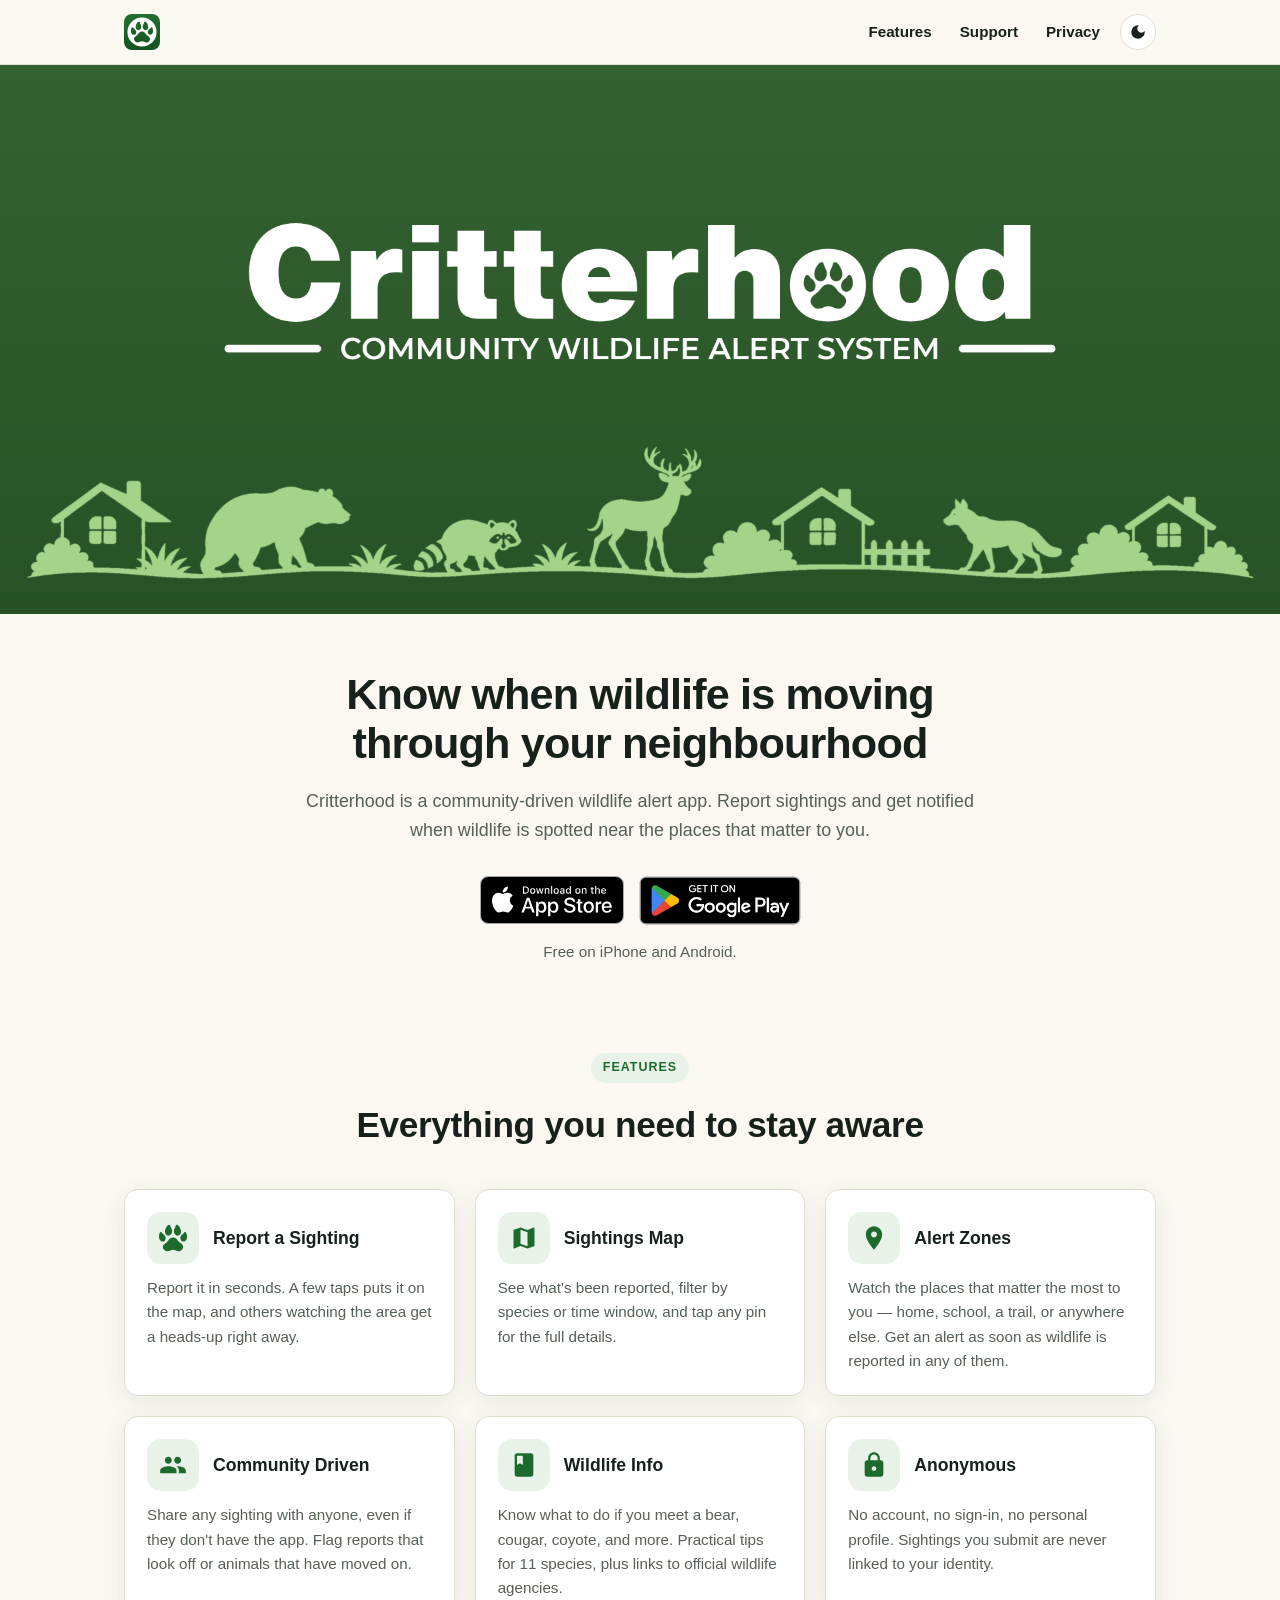
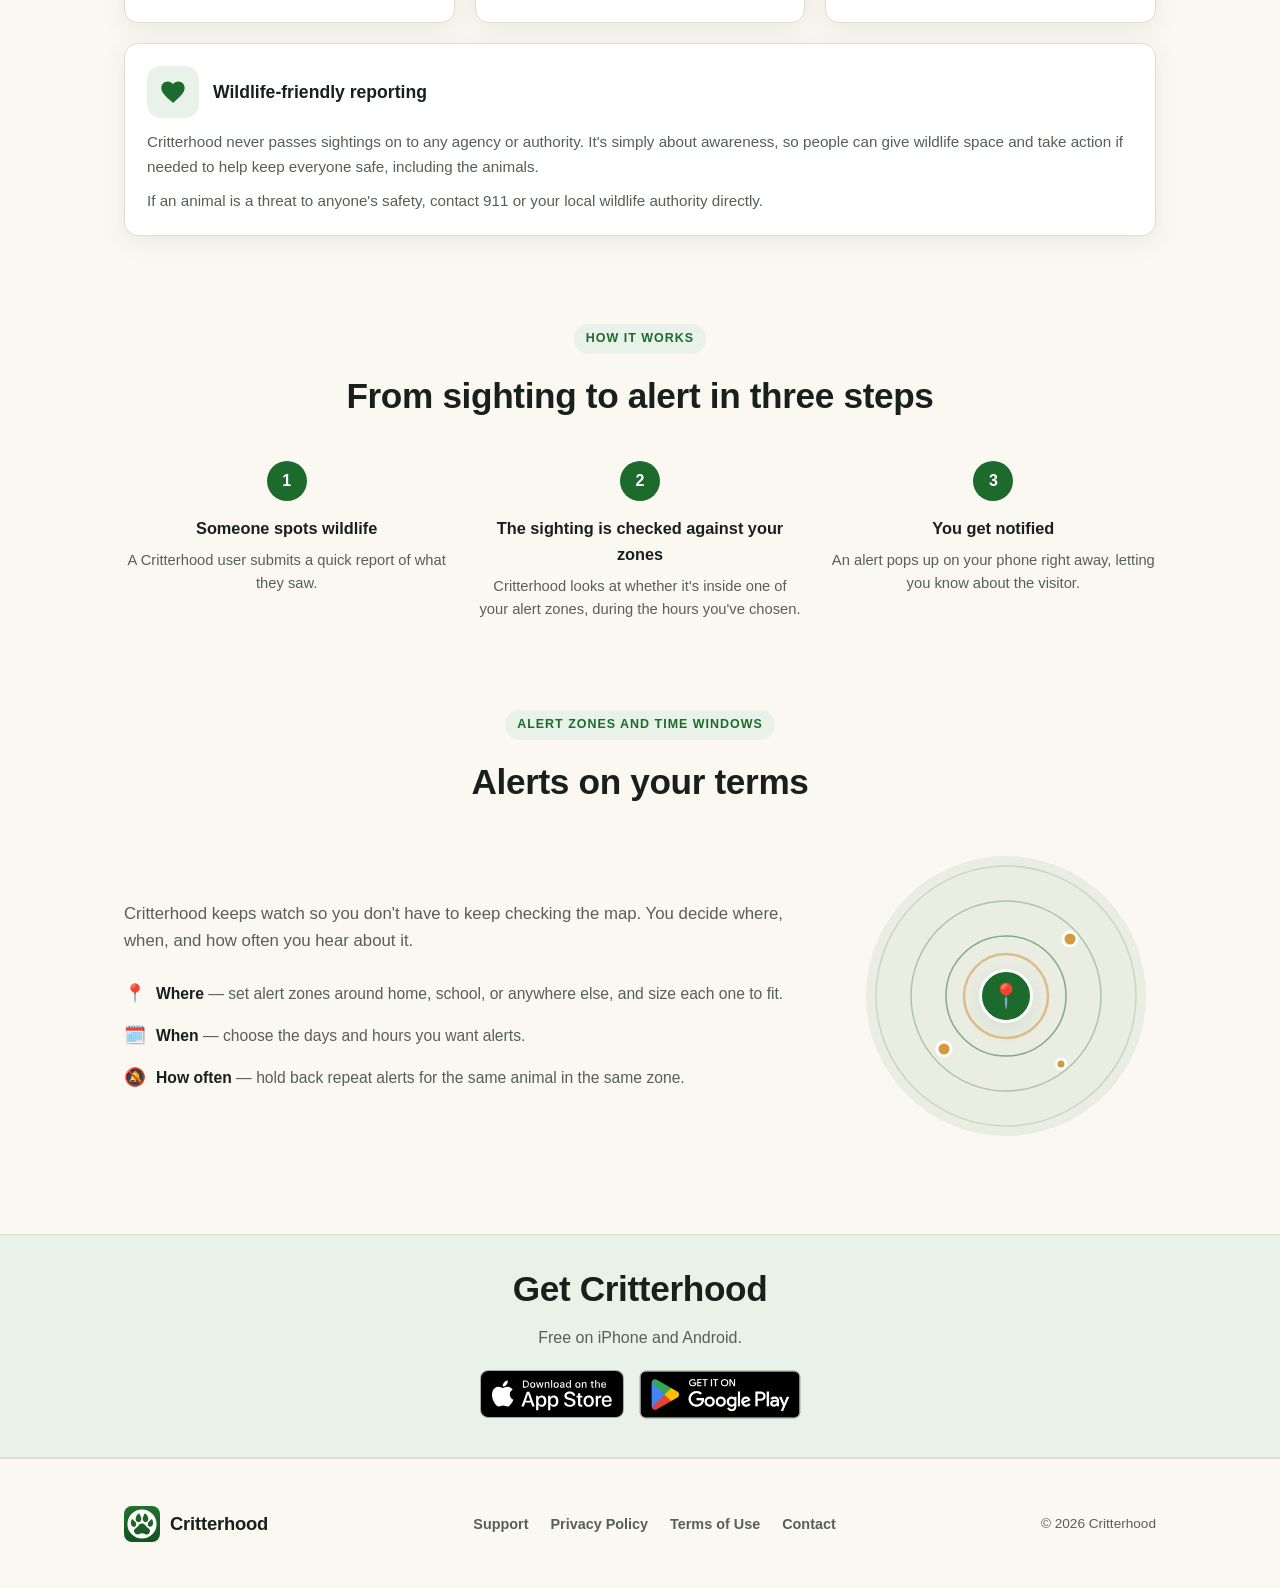
==== commit 586c8176: "Add files via upload" ====
--- a/index.html
+++ b/index.html
@@ -4,16 +4,19 @@
 <meta charset="UTF-8">
 <meta name="viewport" content="width=device-width, initial-scale=1">
 <title>Critterhood — Community Wildlife Alert App</title>
-<meta name="description" content="Critterhood is a community wildlife alert app. Report sightings, browse the map, and get notified when wildlife is spotted near the places that matter to you.">
-<link rel="icon" type="image/png" href="assets/icon-180.png">
-<link rel="stylesheet" href="assets/style.css">
+<meta name="description" content="Critterhood is a community-driven wildlife alert app. Report sightings, browse the map, and get notified when wildlife is spotted near the places that matter to you.">
+<link rel="canonical" href="https://critterhood.app/">
+<link rel="icon" type="image/svg+xml" href="assets/icon.svg">
+<link rel="apple-touch-icon" href="assets/icon-180.png">
+<link rel="stylesheet" href="assets/style.css?v=18">
+<script src="assets/theme.js"></script>
 </head>
 <body>
 
 <header class="site-header">
   <div class="wrap">
     <a class="brand" href="index.html" aria-label="Critterhood home">
-      <img src="assets/icon-180.png" alt="">
+      <img src="assets/icon.svg" alt="">
     </a>
     <nav>
       <ul class="nav-links">
@@ -21,20 +24,29 @@
         <li><a href="support.html">Support</a></li>
         <li><a href="privacy.html">Privacy</a></li>
       </ul>
+      <button class="theme-toggle" type="button" aria-label="Switch between light and dark mode">
+        <svg class="icon-moon" viewBox="0 0 24 24" aria-hidden="true"><path d="M12 3a9 9 0 1 0 9 9c0-.46-.04-.92-.1-1.36a5.389 5.389 0 0 1-4.4 2.26 5.403 5.403 0 0 1-3.14-9.8c-.44-.06-.9-.1-1.36-.1z"/></svg>
+        <svg class="icon-sun" viewBox="0 0 24 24" aria-hidden="true"><path d="M12 7c-2.76 0-5 2.24-5 5s2.24 5 5 5 5-2.24 5-5-2.24-5-5-5zM2 13h2c.55 0 1-.45 1-1s-.45-1-1-1H2c-.55 0-1 .45-1 1s.45 1 1 1zm18 0h2c.55 0 1-.45 1-1s-.45-1-1-1h-2c-.55 0-1 .45-1 1s.45 1 1 1zM11 2v2c0 .55.45 1 1 1s1-.45 1-1V2c0-.55-.45-1-1-1s-1 .45-1 1zm0 18v2c0 .55.45 1 1 1s1-.45 1-1v-2c0-.55-.45-1-1-1s-1 .45-1 1zM5.99 4.58a.996.996 0 0 0-1.41 0 .996.996 0 0 0 0 1.41l1.06 1.06c.39.39 1.03.39 1.41 0s.39-1.03 0-1.41L5.99 4.58zm12.37 12.37a.996.996 0 0 0-1.41 0 .996.996 0 0 0 0 1.41l1.06 1.06c.39.39 1.03.39 1.41 0a.996.996 0 0 0 0-1.41l-1.06-1.06zm1.06-10.96a.996.996 0 0 0 0-1.41.996.996 0 0 0-1.41 0l-1.06 1.06c-.39.39-.39 1.03 0 1.41s1.03.39 1.41 0l1.06-1.06zM7.05 18.36a.996.996 0 0 0 0-1.41.996.996 0 0 0-1.41 0l-1.06 1.06c-.39.39-.39 1.03 0 1.41s1.03.39 1.41 0l1.06-1.06z"/></svg>
+      </button>
     </nav>
   </div>
 </header>
 
-<div class="hero-banner">
-  <img src="assets/hero.jpg" alt="Critterhood — Community Wildlife Alert System. Illustration of a bear, deer, and raccoon in a suburban neighbourhood at dusk.">
+<div class="green-header">
+  <img src="assets/header-green.png" alt="Critterhood — Community Wildlife Alert System">
 </div>
 <section class="hero-inner">
-  <h1>Know what's moving through your neighbourhood.</h1>
-  <p>Critterhood is a community wildlife alert app. Report sightings and get notified when wildlife is spotted near the places that matter to you.</p>
-  <div class="hero-actions">
-    <span class="btn btn-primary" aria-disabled="true">Coming soon to the App Store</span>
-    <a class="btn btn-outline" href="#features">See how it works</a>
-  </div>
+  <h1>Know when wildlife is moving through your neighbourhood</h1>
+  <p>Critterhood is a community-driven wildlife alert app. Report sightings and get notified when wildlife is spotted near the places that matter to you.</p>
+  <div class="store-buttons">
+      <a class="store-badge" href="https://apps.apple.com/app/id6788493725">
+        <img class="badge-apple" src="assets/app-store-badge.svg" alt="Download on the App Store">
+      </a>
+      <a class="store-badge" href="https://play.google.com/store/apps/details?id=com.critterhood.app">
+        <img class="badge-google" src="assets/google-play-badge.png" alt="Get it on Google Play">
+      </a>
+    </div>
+  <p class="pill-note">Free on iPhone and Android.</p>
 </section>
 
 <section id="features">
@@ -42,54 +54,102 @@
     <div class="section-head">
       <span class="eyebrow">Features</span>
       <h2>Everything you need to stay aware</h2>
-      <p>A simple set of tools for reporting, tracking, and staying informed about wildlife activity nearby.</p>
     </div>
 
     <div class="grid">
       <div class="card">
-        <div class="icon">🐾</div>
-        <h3>Report a Sighting</h3>
-        <p>Drop a pin, pick the species and severity, and add a note. It takes less than a minute.</p>
-      </div>
-      <div class="card">
-        <div class="icon">🗺️</div>
-        <h3>Sightings Map</h3>
-        <p>See what's been reported nearby, filter by species or time window, and tap any pin for the full details.</p>
-      </div>
-      <div class="card">
-        <div class="icon">📍</div>
-        <h3>Alert Zones</h3>
-        <p>Watch the places that matter most — home, school, or a favourite trail — and get notified when something's spotted close by.</p>
-      </div>
-      <div class="card">
-        <div class="icon">⏰</div>
-        <h3>Alert Schedule</h3>
-        <p>Choose the days and hours you want to hear from Critterhood, so alerts land only when you want them.</p>
-      </div>
-      <div class="card">
-        <div class="icon">📖</div>
-        <h3>Wildlife Safety Guides</h3>
-        <p>Species-specific guidance on what to do if you encounter local wildlife, plus links to official resources like WildSafeBC and Parks Canada.</p>
-      </div>
-      <div class="card">
-        <div class="icon">🔒</div>
-        <h3>Anonymous by Design</h3>
+        <div class="card-head">
+          <div class="icon" aria-hidden="true"><svg viewBox="0 0 84.25 84.25"><path transform="translate(-8.224 78.124)" d="M50.3652-37.7375C60.2904-37.7375 63.8295-29.3657 67.4943-25.251C71.2885-20.991 87.3225-14.1322 78.22-2.0387C68.7277 10.5725 59.6653-0.491943 50.3652-0.437866C41.7469-0.387695 32.4191 9.97949 22.9907-1.23828C12.8407-13.3148 29.1975-20.9001 33.2362-25.0909C37.0072-29.004 40.7601-37.7375 50.3652-37.7375ZM35.7975-43.1804C43.069-42.2352 46.5422-50.0912 47.0034-51.6649C48.9353-58.2568 46.2449-63.2357 45.5626-64.4717C44.5834-66.246 43.339-68.5427 43.0013-70.2347C42.5061-72.7162 41.822-75.9023 38.9991-75.9978C33.4053-76.1871 27.2872-64.0084 26.5126-59.189C25.0217-49.9126 29.6803-43.9757 35.7975-43.1804ZM64.8588-43.1804C57.5873-42.2352 54.114-50.0912 53.6528-51.6649C51.7209-58.2568 54.4114-63.2357 55.0936-64.4717C56.0729-66.246 57.3173-68.5427 57.6549-70.2347C58.1501-72.7162 58.8342-75.9023 61.6571-75.9978C67.251-76.1871 73.369-64.0084 74.1437-59.189C75.6345-49.9126 70.976-43.9757 64.8588-43.1804ZM21.8896-25.522C28.2147-27.2872 28.329-34.9788 28.1584-36.4375C27.4445-42.5476 23.4844-45.7104 22.4895-46.4907C21.0613-47.6106 19.2318-49.0686 18.3615-50.3452C17.0848-52.2175 15.4061-54.6046 13.0457-53.6956C8.36792-51.8942 7.58606-39.7139 8.63391-35.4697C10.6509-27.301 16.5686-24.0371 21.8896-25.522ZM78.8077-25.6012C72.4827-27.3663 72.3685-35.0579 72.5389-36.5166C73.2529-42.6267 77.213-45.7897 78.208-46.5698C79.6361-47.6898 81.4656-49.1477 82.3361-50.4244C83.6125-52.2968 85.2914-54.6838 87.6519-53.7748C92.3295-51.9734 93.1115-39.793 92.0635-35.5489C90.0465-27.3802 84.1288-24.1162 78.8077-25.6012Z"/></svg></div>
+          <h3>Report a Sighting</h3>
+        </div>
+        <p>Report it in seconds. A few taps puts it on the map, and others watching the area get a heads-up right away.</p>
+      </div>
+      <div class="card">
+        <div class="card-head">
+          <div class="icon" aria-hidden="true"><svg viewBox="0 0 24 24"><path d="M20.5 3l-.16.03L15 5.1 9 3 3.36 4.9c-.21.07-.36.25-.36.48V20.5c0 .28.22.5.5.5l.16-.03L9 18.9l6 2.1 5.64-1.9c.21-.07.36-.25.36-.48V3.5c0-.28-.22-.5-.5-.5zM15 19l-6-2.11V5l6 2.11V19z"/></svg></div>
+          <h3>Sightings Map</h3>
+        </div>
+        <p>See what's been reported, filter by species or time window, and tap any pin for the full details.</p>
+      </div>
+      <div class="card">
+        <div class="card-head">
+          <div class="icon" aria-hidden="true"><svg viewBox="0 0 24 24"><path d="M12 2C8.13 2 5 5.13 5 9c0 5.25 7 13 7 13s7-7.75 7-13c0-3.87-3.13-7-7-7zm0 9.5c-1.38 0-2.5-1.12-2.5-2.5s1.12-2.5 2.5-2.5 2.5 1.12 2.5 2.5-1.12 2.5-2.5 2.5z"/></svg></div>
+          <h3>Alert Zones</h3>
+        </div>
+        <p>Watch the places that matter the most to you — home, school, a trail, or anywhere else. Get an alert as soon as wildlife is reported in any of them.</p>
+      </div>
+      <div class="card">
+        <div class="card-head">
+          <div class="icon" aria-hidden="true"><svg viewBox="0 0 24 24"><path d="M16 11c1.66 0 2.99-1.34 2.99-3S17.66 5 16 5c-1.66 0-3 1.34-3 3s1.34 3 3 3zm-8 0c1.66 0 2.99-1.34 2.99-3S9.66 5 8 5C6.34 5 5 6.34 5 8s1.34 3 3 3zm0 2c-2.33 0-7 1.17-7 3.5V19h14v-2.5c0-2.33-4.67-3.5-7-3.5zm8 0c-.29 0-.62.02-.97.05 1.16.84 1.97 1.97 1.97 3.45V19h6v-2.5c0-2.33-4.67-3.5-7-3.5z"/></svg></div>
+          <h3>Community Driven</h3>
+        </div>
+        <p>Share any sighting with anyone, even if they don't have the app. Flag reports that look off or animals that have moved on.</p>
+      </div>
+      <div class="card">
+        <div class="card-head">
+          <div class="icon" aria-hidden="true"><svg viewBox="0 0 24 24"><path d="M18 2H6c-1.1 0-2 .9-2 2v16c0 1.1.9 2 2 2h12c1.1 0 2-.9 2-2V4c0-1.1-.9-2-2-2zM6 4h5v8l-2.5-1.5L6 12V4z"/></svg></div>
+          <h3>Wildlife Info</h3>
+        </div>
+        <p>Know what to do if you meet a bear, cougar, coyote, and more. Practical tips for 11 species, plus links to official wildlife agencies.</p>
+      </div>
+      <div class="card">
+        <div class="card-head">
+          <div class="icon" aria-hidden="true"><svg viewBox="0 0 24 24"><path d="M18 8h-1V6c0-2.76-2.24-5-5-5S7 3.24 7 6v2H6c-1.1 0-2 .9-2 2v10c0 1.1.9 2 2 2h12c1.1 0 2-.9 2-2V10c0-1.1-.9-2-2-2zm-6 9c-1.1 0-2-.9-2-2s.9-2 2-2 2 .9 2 2-.9 2-2 2zm3.1-9H8.9V6c0-1.71 1.39-3.1 3.1-3.1 1.71 0 3.1 1.39 3.1 3.1v2z"/></svg></div>
+          <h3>Anonymous</h3>
+        </div>
         <p>No account, no sign-in, no personal profile. Sightings you submit are never linked to your identity.</p>
       </div>
     </div>
+
+    <div class="card card-wide" id="wildlife">
+      <div class="card-head">
+        <div class="icon" aria-hidden="true"><svg viewBox="0 0 24 24"><path d="M12 21.35l-1.45-1.32C5.4 15.36 2 12.28 2 8.5 2 5.42 4.42 3 7.5 3c1.74 0 3.41.81 4.5 2.09C13.09 3.81 14.76 3 16.5 3 19.58 3 22 5.42 22 8.5c0 3.78-3.4 6.86-8.55 11.54L12 21.35z"/></svg></div>
+        <h3>Wildlife-friendly reporting</h3>
+      </div>
+      <p>Critterhood never passes sightings on to any agency or authority. It's simply about awareness, so people can give wildlife space and take action if needed to help keep everyone safe, including the animals.</p>
+      <p class="card-note">If an animal is a threat to anyone's safety, contact 911 or your local wildlife authority directly.</p>
+    </div>
+  </div>
+</section>
+
+<section id="how-it-works">
+  <div class="wrap">
+    <div class="section-head">
+      <span class="eyebrow">How it works</span>
+      <h2>From sighting to alert in three steps</h2>
+    </div>
+    <div class="steps">
+      <div class="step">
+        <div class="num"></div>
+        <h3>Someone spots wildlife</h3>
+        <p>A Critterhood user submits a quick report of what they saw.</p>
+      </div>
+      <div class="step">
+        <div class="num"></div>
+        <h3>The sighting is checked against your zones</h3>
+        <p>Critterhood looks at whether it's inside one of your alert zones, during the hours you've chosen.</p>
+      </div>
+      <div class="step">
+        <div class="num"></div>
+        <h3>You get notified</h3>
+        <p>An alert pops up on your phone right away, letting you know about the visitor.</p>
+      </div>
+    </div>
   </div>
 </section>
 
 <section id="alert-zones">
+  <div class="wrap section-head">
+    <span class="eyebrow">Alert zones and time windows</span>
+    <h2>Alerts on your terms</h2>
+  </div>
   <div class="wrap spotlight-inner">
     <div class="spotlight-text">
-      <span class="eyebrow">Alert zones</span>
-      <h2>Know what's around the places you care about</h2>
-      <p>Your home. Your kid's school. The trail you run every weekend. Set up alert zones around the places that matter most, and Critterhood tells you the moment wildlife is spotted nearby — no need to keep checking the map yourself.</p>
+      <p>Critterhood keeps watch so you don't have to keep checking the map. You decide where, when, and how often you hear about it.</p>
       <ul class="spotlight-list">
-        <li><span class="glyph">🏠</span><span><strong>Home</strong> — know before you work in the garden, take out the garbage, or go for a walk through the neighbourhood</span></li>
-        <li><span class="glyph">🎒</span><span><strong>School</strong> — be aware if anything has been spotted near the walk to school</span></li>
-        <li><span class="glyph">🥾</span><span><strong>Trails</strong> — check what's been seen before you head out</span></li>
+        <li><span class="glyph">📍</span><span><strong>Where</strong> — set alert zones around home, school, or anywhere else, and size each one to fit.</span></li>
+        <li><span class="glyph">🗓️</span><span><strong>When</strong> — choose the days and hours you want alerts.</span></li>
+        <li><span class="glyph">🔕</span><span><strong>How often</strong> — hold back repeat alerts for the same animal in the same zone.</span></li>
       </ul>
     </div>
     <div class="spotlight-visual" aria-hidden="true">
@@ -110,36 +170,18 @@
   </div>
 </section>
 
-<section class="band">
+
+<section class="band" id="download">
   <div class="wrap band-inner">
-    <h2>Free to use, with an optional ad-free upgrade</h2>
-    <p>Critterhood is free to download and supported by ads. Prefer an ad-free experience? A one-time in-app purchase removes them for good.</p>
-    <span class="btn btn-outline" aria-disabled="true">Coming soon to the App Store</span>
-  </div>
-</section>
-
-<section id="how-it-works">
-  <div class="wrap">
-    <div class="section-head">
-      <span class="eyebrow">How it works</span>
-      <h2>From sighting to alert in three steps</h2>
-    </div>
-    <div class="steps">
-      <div class="step">
-        <div class="num"></div>
-        <h3>Someone spots wildlife</h3>
-        <p>A nearby Critterhood user reports what they saw, where, and how close it came.</p>
-      </div>
-      <div class="step">
-        <div class="num"></div>
-        <h3>Critterhood checks your zones</h3>
-        <p>If the sighting falls inside one of your alert zones and your scheduled hours, it's flagged for you.</p>
-      </div>
-      <div class="step">
-        <div class="num"></div>
-        <h3>You get notified</h3>
-        <p>A push notification lets you know — so you can keep an eye out before you head outside.</p>
-      </div>
+    <h2>Get Critterhood</h2>
+    <p>Free on iPhone and Android.</p>
+    <div class="store-buttons">
+      <a class="store-badge" href="https://apps.apple.com/app/id6788493725">
+        <img class="badge-apple" src="assets/app-store-badge.svg" alt="Download on the App Store">
+      </a>
+      <a class="store-badge" href="https://play.google.com/store/apps/details?id=com.critterhood.app">
+        <img class="badge-google" src="assets/google-play-badge.png" alt="Get it on Google Play">
+      </a>
     </div>
   </div>
 </section>
@@ -147,14 +189,14 @@
 <footer class="site-footer">
   <div class="wrap footer-inner">
     <a class="brand" href="index.html">
-      <img src="assets/icon-180.png" alt="">
+      <img src="assets/icon.svg" alt="">
       Critterhood
     </a>
     <ul class="footer-links">
       <li><a href="support.html">Support</a></li>
       <li><a href="privacy.html">Privacy Policy</a></li>
       <li><a href="terms-of-use.html">Terms of Use</a></li>
-      <li><a href="mailto:shaunklassen.apps@gmail.com">Contact</a></li>
+      <li><a href="mailto:admin@critterhood.app">Contact</a></li>
     </ul>
     <p class="footer-copy">&copy; 2026 Critterhood</p>
   </div>
--- a/assets/style.css
+++ b/assets/style.css
@@ -13,8 +13,10 @@
   color-scheme: light dark;
 }
 
+/* Dark colours: used when the device is in dark mode (unless the toggle picked light),
+   or whenever the toggle picked dark. */
 @media (prefers-color-scheme: dark) {
-  :root {
+  :root:not([data-theme="light"]) {
     --green-dark: #cfe6d2;
     --green: #6fbf7f;
     --green-light: #16241a;
@@ -28,6 +30,22 @@
   }
 }
 
+:root[data-theme="dark"] {
+  --green-dark: #cfe6d2;
+  --green: #6fbf7f;
+  --green-light: #16241a;
+  --gold: #e8b969;
+  --cream: #0d130e;
+  --surface: #141c16;
+  --ink: #eef2ea;
+  --muted: #a7b3a5;
+  --border: #253023;
+  --shadow: 0 6px 24px rgba(0, 0, 0, 0.35);
+  color-scheme: dark;
+}
+
+:root[data-theme="light"] { color-scheme: light; }
+
 * { box-sizing: border-box; }
 
 html {
@@ -105,20 +123,51 @@
 
 .nav-links a:hover { color: var(--green); }
 
+nav { display: flex; align-items: center; gap: 20px; }
+
+/* Light/dark toggle: shows a moon in light mode and a sun in dark mode */
+.theme-toggle {
+  width: 36px;
+  height: 36px;
+  border-radius: 50%;
+  border: 1px solid var(--border);
+  background: var(--surface);
+  color: var(--ink);
+  display: inline-flex;
+  align-items: center;
+  justify-content: center;
+  cursor: pointer;
+  padding: 0;
+  flex: none;
+}
+
+.theme-toggle:hover { color: var(--green); border-color: var(--green); }
+
+.theme-toggle svg { width: 18px; height: 18px; fill: currentColor; }
+
+.theme-toggle .icon-sun { display: none; }
+
+@media (prefers-color-scheme: dark) {
+  :root:not([data-theme="light"]) .theme-toggle .icon-sun { display: block; }
+  :root:not([data-theme="light"]) .theme-toggle .icon-moon { display: none; }
+}
+
+:root[data-theme="dark"] .theme-toggle .icon-sun { display: block; }
+:root[data-theme="dark"] .theme-toggle .icon-moon { display: none; }
+
 /* Hero */
-.hero-banner {
+/* Green header: the image is shown whole (never cropped) and scales evenly with the width.
+   Past 1400px it stops growing and the matching green fills the sides. */
+.green-header {
+  background: linear-gradient(#346231, #285226);
+  line-height: 0;
+}
+.green-header img {
+  display: block;
   width: 100%;
-  line-height: 0;
-  background: var(--green-dark);
-}
-
-.hero-banner img {
-  width: 100%;
+  max-width: 1400px;
   height: auto;
-  max-height: 460px;
-  object-fit: cover;
-  object-position: center 35%;
-  display: block;
+  margin: 0 auto;
 }
 
 .hero-inner {
@@ -141,6 +190,11 @@
   font-size: 1.12rem;
   color: var(--muted);
   margin: 0 0 32px;
+}
+
+.hero-inner .pill-note {
+  margin: 16px 0 0;
+  font-size: 0.95rem;
 }
 
 .hero-actions {
@@ -195,17 +249,17 @@
 /* Sections */
 section { padding: 48px 0; }
 
-#features { padding-top: 8px; padding-bottom: 40px; }
-
-#alert-zones { padding-top: 8px; padding-bottom: 64px; }
-
-.band { padding: 36px 0; }
+#features { padding-top: 64px; padding-bottom: 40px; }
+
+#alert-zones { padding-top: 48px; padding-bottom: 88px; }
+
+.band { padding: 33px 0 39px; }
 
 #how-it-works { padding-top: 48px; padding-bottom: 40px; }
 
 .section-head {
   text-align: center;
-  max-width: 620px;
+  max-width: 860px;
   margin: 0 auto 36px;
 }
 
@@ -222,10 +276,13 @@
   margin-bottom: 14px;
 }
 
-.section-head h2 {
+/* Every section heading on the home page shares this one style. */
+.section-head h2,
+.band h2 {
   font-size: clamp(1.6rem, 3.2vw, 2.2rem);
   margin: 0 0 12px;
   letter-spacing: -0.01em;
+  text-wrap: balance;
 }
 
 .section-head p { color: var(--muted); margin: 0; }
@@ -239,12 +296,6 @@
 }
 
 .spotlight-text { flex: 1 1 380px; }
-
-.spotlight-text h2 {
-  font-size: clamp(1.6rem, 3.2vw, 2.2rem);
-  margin: 12px 0 16px;
-  letter-spacing: -0.01em;
-}
 
 .spotlight-text > p {
   color: var(--muted);
@@ -358,6 +409,7 @@
 .grid {
   display: grid;
   grid-template-columns: repeat(auto-fit, minmax(260px, 1fr));
+  grid-auto-rows: 1fr;
   gap: 20px;
 }
 
@@ -365,25 +417,34 @@
   background: var(--surface);
   border: 1px solid var(--border);
   border-radius: var(--radius);
-  padding: 26px;
+  padding: 22px;
   box-shadow: var(--shadow);
 }
 
+.card-head {
+  display: flex;
+  align-items: center;
+  gap: 14px;
+  margin-bottom: 12px;
+}
+
 .card .icon {
-  width: 46px;
-  height: 46px;
-  border-radius: 12px;
+  width: 52px;
+  height: 52px;
+  flex: none;
+  border-radius: 14px;
   background: var(--green-light);
+  color: var(--green);
   display: flex;
   align-items: center;
   justify-content: center;
-  font-size: 1.4rem;
-  margin-bottom: 16px;
-}
+}
+
+.card .icon svg { width: 28px; height: 28px; fill: currentColor; }
 
 .card h3 {
-  margin: 0 0 8px;
-  font-size: 1.08rem;
+  margin: 0;
+  font-size: 1.1rem;
 }
 
 .card p {
@@ -391,6 +452,14 @@
   color: var(--muted);
   font-size: 0.95rem;
 }
+
+/* Full-width card below the feature grid: same look as the others, just wider */
+.card-wide {
+  margin-top: 20px;
+  scroll-margin-top: 90px;
+}
+
+.card-wide .card-note { margin-top: 10px; }
 
 /* Steps */
 .steps {
@@ -435,11 +504,11 @@
   flex-direction: column;
   align-items: center;
   text-align: center;
-  gap: 18px;
-}
-
-.band h2 { margin: 0; font-size: 1.5rem; max-width: 560px; }
-.band p { margin: 0; color: var(--muted); max-width: 480px; }
+  /* Gaps are set on the heading and text so the visible spaces come out even */
+}
+
+.band h2 { margin: 0 0 15px; line-height: 1.2; }
+.band p { margin: 0 0 19px; color: var(--muted); max-width: 480px; }
 
 /* Footer */
 .site-footer {
@@ -525,14 +594,17 @@
   border: 1px solid var(--border);
   border-radius: var(--radius);
   box-shadow: var(--shadow);
-  padding: 28px;
+  padding: 26px 28px 30px;
   text-align: center;
   margin: 0 0 18px;
 }
 
+.contact-card h2 { margin: 0 0 17px; line-height: 1.2; }
+.contact-card p { margin: 0 0 20px; }
+
 .contact-card .btn-primary {
   background: var(--green);
-  color: #fff;
+  color: var(--surface);
   cursor: pointer;
 }
 
@@ -583,3 +655,19 @@
   }
   .nav-links { gap: 18px; }
 }
+
+/* App store badges (official artwork, unmodified) */
+.store-buttons {
+  display: flex;
+  gap: 16px;
+  justify-content: center;
+  align-items: center;
+  flex-wrap: wrap;
+}
+
+.store-badge { display: inline-block; line-height: 0; }
+
+.badge-apple { height: 48px; width: auto; }
+
+/* Google's PNG includes transparent padding; size it so the visible badge matches Apple's height */
+.badge-google { height: 71px; width: auto; margin: -12px -12px; }
